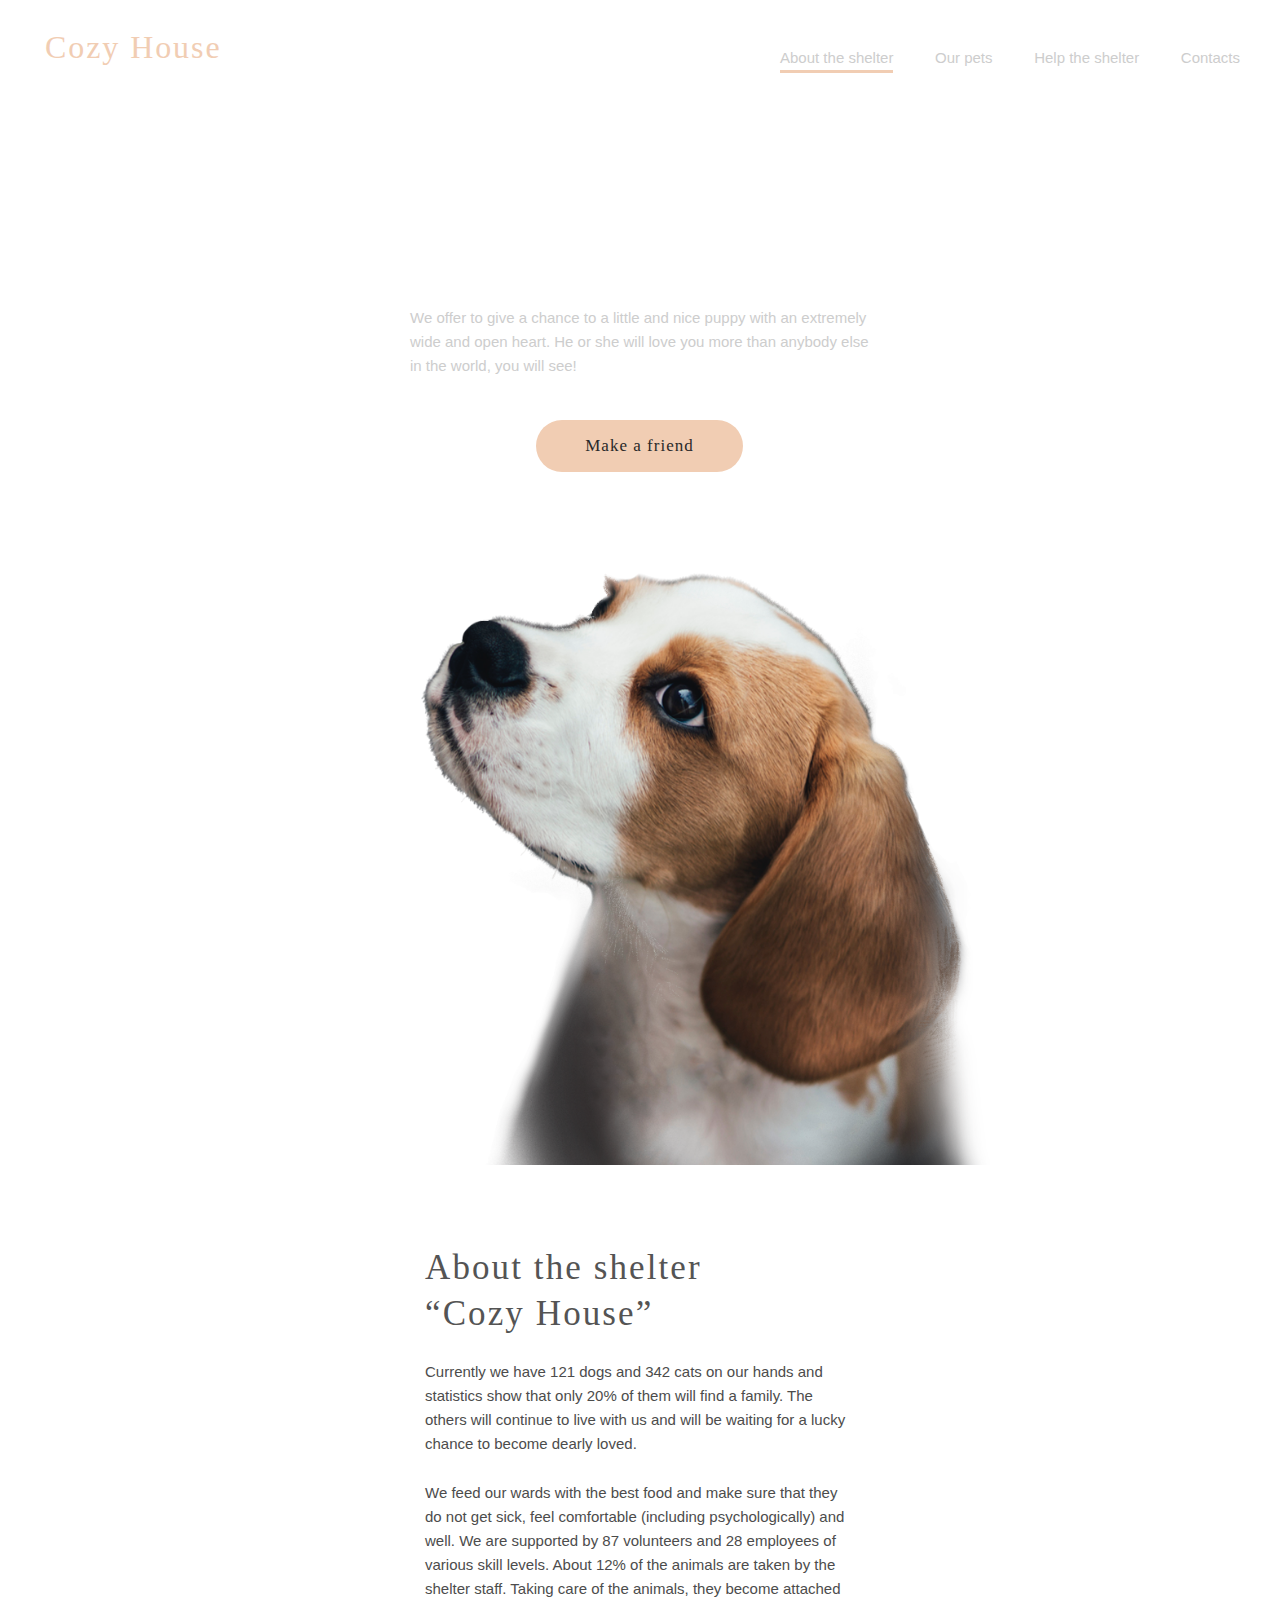
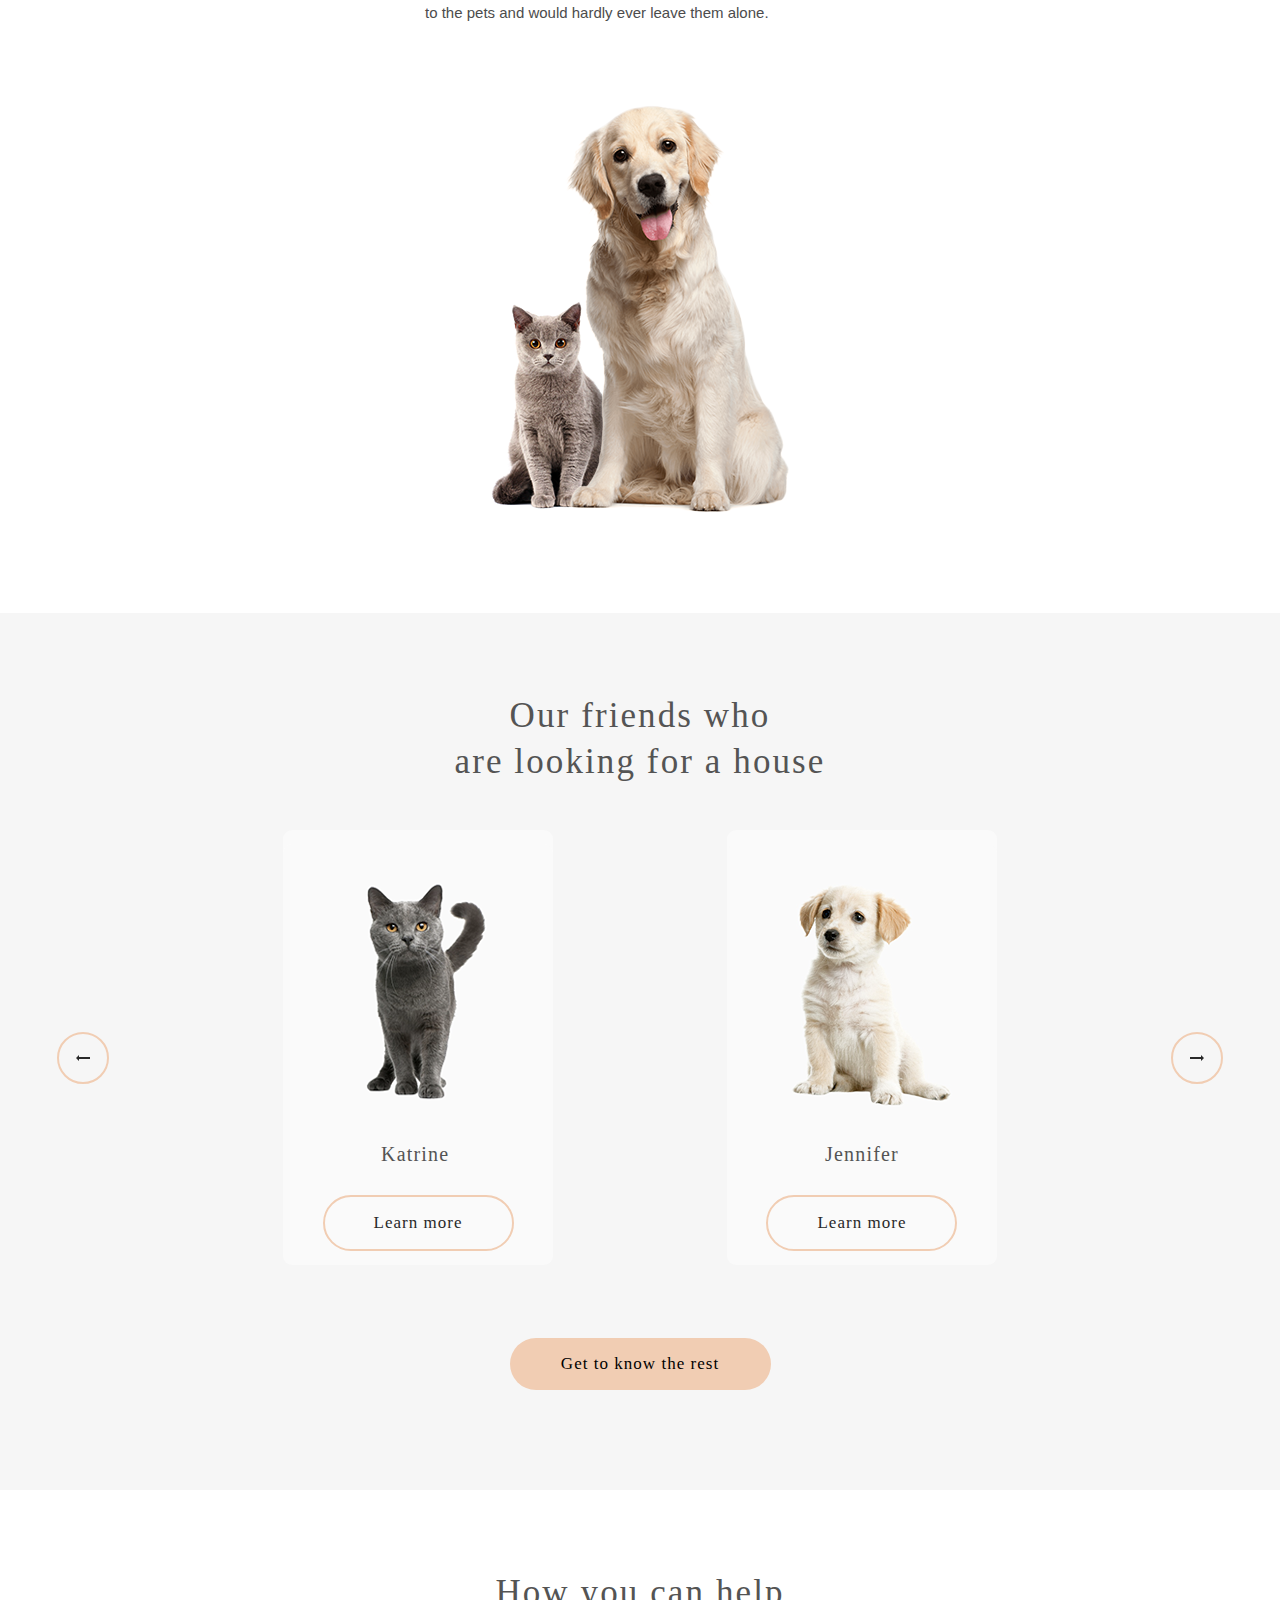
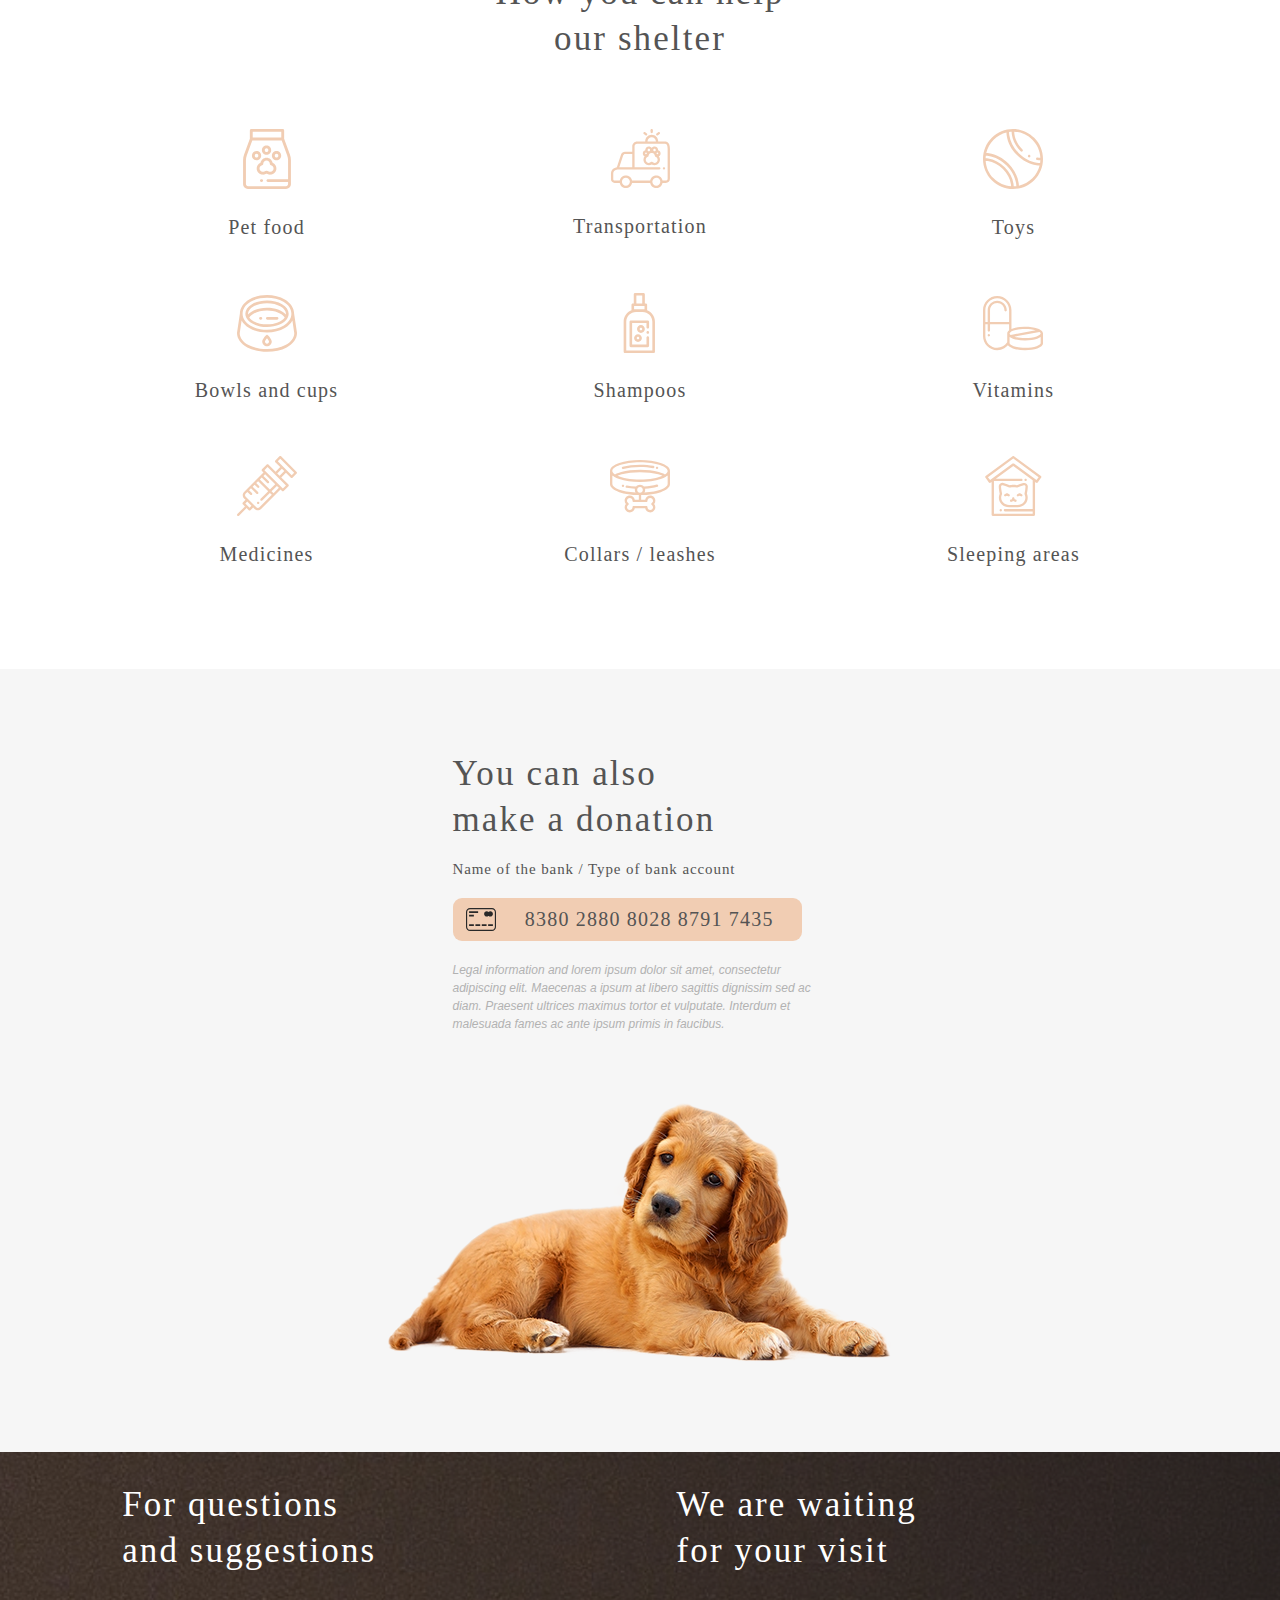
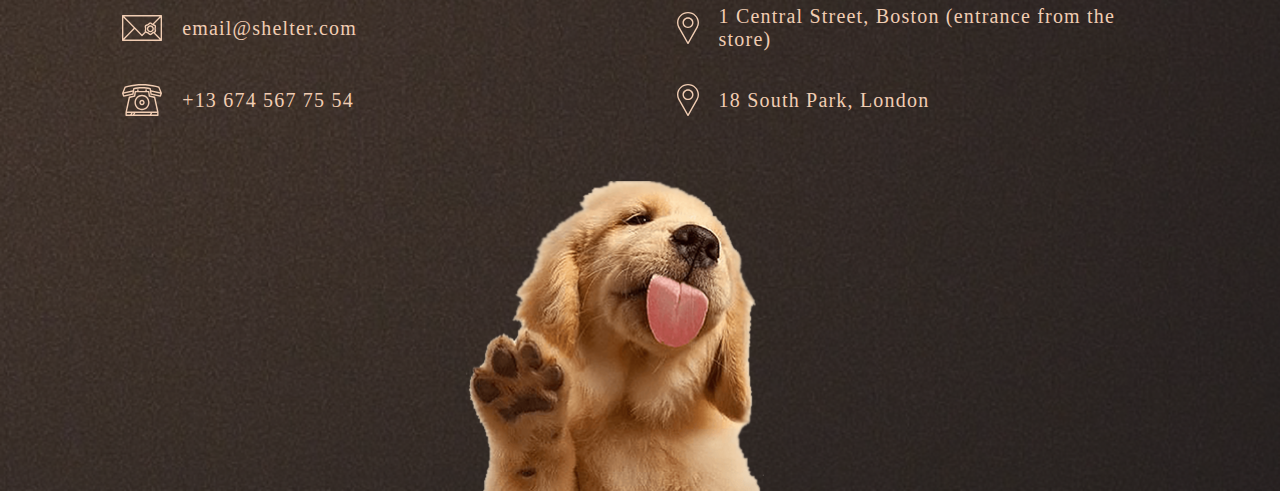
==== shelter/pages/main/index.html @ 9699f816 "fix" ====
<!DOCTYPE html>
<html lang="en">
<head>
    <meta charset="UTF-8">
    <meta http-equiv="X-UA-Compatible" content="IE=edge">
    <meta name="viewport" content="width=device-width, initial-scale=1.0">
    <title>Shelter</title>
    <link rel="stylesheet" href="normalize.css">
    <link rel="stylesheet" href="style.css">
</head>
<body>
    <div class="main">
        
        <section class="startScreen">
            <header>
                <a class="header_logo_href" href="#">
                    <div class="header_logo">
                        <h1 class="header_h1">Cozy House</h1>
                        <div class="header_logo_text">Shelter for pets in Boston</div>
                    </div>
                </a>
                <nav class="header_nav">
                    <ul>
                        <li class="linkActive"><a href="#">About the shelter</a></li>
                        <li><a href="../../pages/pets/index.html">Our pets</a></li>
                        <li><a href="#helpShelter">Help the shelter</a></li>
                        <li><a href="#contacts">Contacts</a></li>
                    </ul>
                </nav>
            </header>
            <div class="content">
                <div class="content_contentContainer">
                    <h2>Not only people need a house</h2>
                    <div class="content_contentContainer_text"> We offer to give a chance to a little and nice puppy with an extremely wide and open heart. He or she will love you more than anybody else in the world, you will see!</div>
                    <a href="#pets">
                        <button class="button content_contentContainer_button">
                            <div class="content_contentContainer_button_text">Make a friend</div> 
                        </button>
                    </a>  
                </div>
                <div class="content_puppy">

                </div>
            </div>
            
        </section>

        <section class="about">
            <div class="about_container">
                <div class="about_container_aboutPets"></div>
                <div class="about_container_content">
                    <h2 class="about_container_content_h2">About the shelter “Cozy House”</h2>
                    <div class="about_container_content_textarea">Currently we have 121 dogs and 342 cats on our hands and statistics show that only 20% of them will find a family. The others will continue to live with us and will be waiting for a lucky chance to become dearly loved. </div>
                    <div class="about_container_content_textarea"> We feed our wards with the best food and make sure that they do not get sick, feel comfortable (including psychologically) and well. We are supported by 87 volunteers and 28 employees of various skill levels. About 12% of the animals are taken by the shelter staff. Taking care of the animals, they become attached to the pets and would hardly ever leave them alone.</div>
                </div>
            </div>
        </section>

        <a name="pets"></a>
        <section class="pets">
            <div class="pets_container">
                <h2>Our friends who <br> are looking for a house</h2>
                <div class="pets_container_slider">
                    <div class="slider_button slider_button1">
                        <svg width="14" height="6" viewBox="0 0 14 6" fill="none" xmlns="http://www.w3.org/2000/svg">
                        <path d="M14 2V4H3V6L0 3L3 0V2H14Z" fill="#292929"/>
                        </svg>
                        </div> 
                    <div class="slider_card card1">
                        <div class="slider_card_image"><img src="../../assets/images/pets-katrine.png" alt="Katrine"></div>
                        <div class="slider_card_text">Katrine</div>
                        <div class="slider_card_button">Learn more</div>
                    </div>
                    <div class="slider_card card2">
                        <div class="slider_card_image"><img src="../../assets/images/pets-jennifer.png" alt="Jennifer"></div>
                        <div class="slider_card_text">Jennifer</div>
                        <div class="slider_card_button">Learn more</div>
                    </div>
                    <div class="slider_card card3">
                        <div class="slider_card_image"><img src="../../assets/images/pets-woody.png" alt="Woody"></div>
                        <div class="slider_card_text">Woody</div>
                        <div class="slider_card_button">Learn more</div>
                    </div>
                    <div class="slider_button slider_button2">
                        <svg width="14" height="6" viewBox="0 0 14 6" fill="none" xmlns="http://www.w3.org/2000/svg">
                        <path d="M0 4V2L11 2V0L14 3L11 6V4L0 4Z" fill="#292929"/>
                        </svg>
                         </div> 
                </div>
                <a href="../pets/index.html">
                    <button class="pets_container_button">
                        Get to know the rest
                    </button>
                </a>               
            </div>
        </section>

        <a name="helpShelter"></a>
        <section class="help">
            <div class="help_content">
                <h2>How you can help
                    <br> our shelter</h2>
                    <div class="help_list">
                        <div class="help_list_item1"><img src="../../assets/images/icon-pet-food.svg" alt="pet_food" width="60" height="60"> <h4>Pet food</h4></div>
                        <div class="help_list_item2"><img src="../../assets/images/icon-transportation.svg" alt="Transportation" width="60" height="60"> <h4>Transportation</h4></div>
                        <div class="help_list_item3"><img src="../../assets/images/icon-toys.svg" alt="toys" width="60" height="60"> <h4>Toys</h4></div>
                        <div class="help_list_item4"><img src="../../assets/images/icon-bowls-and-cups.svg" alt="Transportation" width="60" height="60"> <h4>Bowls and cups</h4></div>
                        <div class="help_list_item5"><img src="../../assets/images/icon-shampoos.svg" alt="Transportation" width="60" height="60"> <h4>Shampoos</h4></div>
                        <!---------------------------------------------ROW2_-------------------------------------------------------------------------------------------------------->
                        <div class="help_list_item6"><img src="../../assets/images/icon-vitamins.svg" alt="Transportation" width="60" height="60"> <h4>Vitamins</h4></div>
                        <div class="help_list_item7"><img src="../../assets/images/icon-medicines.svg" alt="Transportation" width="60" height="60"> <h4>Medicines</h4></div>
                        <div class="help_list_item8"><img src="../../assets/images/icon-collars-leashes.svg" alt="Transportation" width="60" height="60"> <h4>Collars / leashes</h4></div>
                        <div class="help_list_item9"><img src="../../assets/images/icon-sleeping-area.svg" alt="Transportation" width="60" height="60"> <h4>Sleeping areas</h4></div>              
                    </div>
                </div>  
        </section>

        
        <section class="donation">
            <div class="donation_content">
                <div class="donation_content_item1">
                </div>
                <div class="donation_content_item2">
                    <div class="divh2">You can also <br>  make a donation</div>
                    <div class="donation_content_item2_h5">Name of the bank / Type of bank account</div>
                    <button class="donation_content_button"><div class="donation_content_item2_card"></div><div class="donation_content_item2_number">8380 2880 8028 8791 7435</div></button>
                    <div class="donation_content_text">Legal information and lorem ipsum dolor sit amet, consectetur adipiscing elit. Maecenas a ipsum at libero sagittis dignissim sed ac diam. Praesent ultrices maximus tortor et vulputate. Interdum et malesuada fames ac ante ipsum primis in faucibus.</div>
                </div>
            </div>
        </section>
        <a name="contacts"></a>
        <footer  class="footer">
            <div class="footer_content">
                <div class="footer_contacts">
                    <div class="footer_contacts_text">For questions and suggestions</div>
                    <a href="mailto:email@shelter.com" class="footer_contacts_mail">
                        <img src="../../assets/images/icon-email.svg" alt="mail"> 
                        <div class="footer_contacts_mail_text">email@shelter.com</div> 
                    </a>
                    <a href="tel:+136745677554" class="footer_telephone">
                        <img src="../../assets/images/icon-phone.svg" alt="phone">
                        <div class="footer_telephone_number">+13 674 567 75 54</div>
                    </a>
                </div>
                <div class="footer_location">
                    <div class="footer_contacts_text">We are waiting for your visit</div>
                    <a  href="http://maps.google.com/?q=1 Central Street, Boston" class="footer_location_adress">
                        <img src="../../assets/images/icon-marker.svg" alt="adress"> 
                        <div class="footer_contacts_text_adress">1 Central Street, Boston (entrance from the store)</div> 
                    </a>
                    <a href="http://maps.google.com/?q=18 South Park, London" class="footer_location_adress">
                        <img src="../../assets/images/icon-marker.svg" alt="adress"> 
                        <div class="footer_contacts_text_adress">18 South Park, London </div> 
                    </a>
                </div>
                <div class="footer_puppy"></div>
            </div>
        </footer>

    </div>

    
    
</body>
</html>
---- shelter/pages/main/style.css ----
@charset "UTF-8";
/*---------------------------About-------------------------------------------------*/
.about {
  display: -webkit-box;
  display: -ms-flexbox;
  display: flex;
  width: 1280px;
  height: 588px;
  background-color: white;
}

.about_container {
  display: -webkit-box;
  display: -ms-flexbox;
  display: flex;
  -webkit-box-orient: horizontal;
  -webkit-box-direction: normal;
      -ms-flex-direction: row;
          flex-direction: row;
  -webkit-box-align: center;
      -ms-flex-align: center;
          align-items: center;
  width: 1200px;
  height: 408px;
  margin: 80px 40px;
}

.about_container_aboutPets {
  -webkit-box-ordinal-group: 3;
      -ms-flex-order: 2;
          order: 2;
  width: 300px;
  height: 408px;
  margin-left: 175px;
  background-image: url(../../assets/images/about-pets.png);
  background-repeat: no-repeat;
  background-size: cover;
  overflow: hidden;
}

.about_container_content {
  -webkit-box-ordinal-group: 2;
      -ms-flex-order: 1;
          order: 1;
  display: -webkit-box;
  display: -ms-flexbox;
  display: flex;
  -webkit-box-orient: vertical;
  -webkit-box-direction: normal;
      -ms-flex-direction: column;
          flex-direction: column;
  -webkit-box-pack: justify;
      -ms-flex-pack: justify;
          justify-content: space-between;
  margin: 0 120px;
  width: 430px;
  height: 380px;
}

.about_container_content .about_container_content_h2 {
  margin: 0 0;
  padding: 0 0;
  color: #545454;
  width: 370px;
  height: 90px;
  font-family: 'Georgia';
  font-style: normal;
  font-weight: 400;
  font-size: 35px;
  line-height: 130%;
  letter-spacing: 0.06em;
}

.about_container_content .about_container_content_textarea {
  width: 430px;
  color: #4C4C4C;
  font-family: 'Arial';
  font-style: normal;
  font-weight: 400;
  font-size: 15px;
  line-height: 160%;
}

.pets {
  width: 1280px;
  height: 877px;
  display: -webkit-box;
  display: -ms-flexbox;
  display: flex;
  -webkit-box-orient: horizontal;
  -webkit-box-direction: normal;
      -ms-flex-direction: row;
          flex-direction: row;
  background-color: #F6F6F6;
  -webkit-box-pack: center;
      -ms-flex-pack: center;
          justify-content: center;
}

.pets_container {
  margin-top: 80px;
  display: -webkit-box;
  display: -ms-flexbox;
  display: flex;
  -webkit-box-orient: vertical;
  -webkit-box-direction: normal;
      -ms-flex-direction: column;
          flex-direction: column;
  -webkit-box-pack: justify;
      -ms-flex-pack: justify;
          justify-content: space-between;
  -webkit-box-align: center;
      -ms-flex-align: center;
          align-items: center;
  width: 1200px;
  height: 697px;
}

.pets_container h2 {
  margin-top: 0px;
  padding: 0 0;
  width: 400px;
  height: 90px;
  text-align: center;
  letter-spacing: 0.06em;
  color: #545454;
  font-family: 'Georgia';
  font-style: normal;
  font-weight: 400;
  font-size: 35px;
  line-height: 130%;
}

.pets_container_button {
  width: 261px;
  height: 52px;
  text-align: center;
  border-radius: 100px;
  font-family: 'Georgia';
  font-style: normal;
  font-weight: 400;
  font-size: 17px;
  line-height: 130%;
  letter-spacing: 0.06em;
}

.pets_container_slider {
  margin-bottom: 55px;
  padding: 0 0;
  display: -webkit-box;
  display: -ms-flexbox;
  display: flex;
  -webkit-box-orient: horizontal;
  -webkit-box-direction: normal;
      -ms-flex-direction: row;
          flex-direction: row;
  -webkit-box-pack: justify;
      -ms-flex-pack: justify;
          justify-content: space-between;
  width: 1200px;
  height: 435px;
}

.slider_card {
  margin-left: 10px;
  margin-right: 10px;
  display: -webkit-box;
  display: -ms-flexbox;
  display: flex;
  -webkit-box-orient: vertical;
  -webkit-box-direction: normal;
      -ms-flex-direction: column;
          flex-direction: column;
  -ms-flex-pack: distribute;
      justify-content: space-around;
  -webkit-box-align: center;
      -ms-flex-align: center;
          align-items: center;
  width: 270px;
  height: 435px;
  background: #FAFAFA;
  border-radius: 9px;
}

.slider_card:hover {
  -webkit-box-shadow: 0px 2px 35px 14px rgba(13, 13, 13, 0.04);
          box-shadow: 0px 2px 35px 14px rgba(13, 13, 13, 0.04);
}

.card1 {
  margin-right: 45px;
}

.card3 {
  margin-left: 45px;
}

.slider_card_image {
  width: 270px;
  height: 270px;
  background-repeat: no-repeat;
  background-size: cover;
  overflow: hidden;
  border-radius: 9px 9px 0px 0px;
}

.slider_card_text {
  width: 74px;
  height: 23px;
  font-family: 'Georgia';
  font-style: normal;
  font-weight: 400;
  font-size: 20px;
  line-height: 23px;
  letter-spacing: 0.06em;
  color: #545454;
}

.slider_card_button {
  width: 187px;
  height: 52px;
  display: -webkit-box;
  display: -ms-flexbox;
  display: flex;
  -webkit-box-align: center;
      -ms-flex-align: center;
          align-items: center;
  -webkit-box-pack: center;
      -ms-flex-pack: center;
          justify-content: center;
  border: 2px solid #F1CDB3;
  text-align: center;
  color: #4C4C4C;
  border-radius: 100px;
  font-family: 'Georgia';
  font-style: normal;
  font-weight: 400;
  font-size: 17px;
  line-height: 130%;
  color: #292929;
  letter-spacing: 0.06em;
}

.slider_card:hover .slider_card_button {
  cursor: pointer;
  background-color: #FDDCC4;
  -webkit-transition: .25s ease-out;
  transition: .25s ease-out;
}

.slider_button {
  -ms-flex-item-align: center;
      align-self: center;
  display: -webkit-box;
  display: -ms-flexbox;
  display: flex;
  -webkit-box-align: center;
      -ms-flex-align: center;
          align-items: center;
  -webkit-box-pack: center;
      -ms-flex-pack: center;
          justify-content: center;
  width: 52px;
  height: 52px;
  border: 2px solid #F1CDB3;
  border-radius: 100%;
  -webkit-box-sizing: border-box;
          box-sizing: border-box;
  margin-bottom: -20px;
}

.slider_button:hover {
  cursor: pointer;
  background-color: #F1CDB3;
  -webkit-transition: 0.3s ease-out;
  transition: 0.3s ease-out;
}

@media (max-width: 1280px) {
  .about {
    display: -webkit-box;
    display: -ms-flexbox;
    display: flex;
    -webkit-box-orient: vertical;
    -webkit-box-direction: normal;
        -ms-flex-direction: column;
            flex-direction: column;
    width: 100%;
    height: 1048px;
  }
  .about_container {
    display: -webkit-box;
    display: -ms-flexbox;
    display: flex;
    -webkit-box-orient: vertical;
    -webkit-box-direction: normal;
        -ms-flex-direction: column;
            flex-direction: column;
    -webkit-box-pack: justify;
        -ms-flex-pack: justify;
            justify-content: space-between;
    -webkit-box-align: center;
        -ms-flex-align: center;
            align-items: center;
    -ms-flex-item-align: center;
        align-self: center;
    width: 57%;
    height: 868px;
  }
  .about_container_aboutPets {
    width: 300px;
    height: 408px;
    margin-left: 0px;
  }
  .pets {
    width: 100%;
    height: 877px;
  }
  .pets_container {
    width: 99%;
    height: 697px;
  }
  .pets_container_slider {
    height: 435px;
    width: 92%;
  }
  .pets_container_slider .card1 {
    margin-right: 0px;
  }
  .pets_container_slider .card3 {
    display: none;
  }
}

@media (max-width: 767px) {
  .about {
    display: -webkit-box;
    display: -ms-flexbox;
    display: flex;
    -webkit-box-orient: vertical;
    -webkit-box-direction: normal;
        -ms-flex-direction: column;
            flex-direction: column;
    width: 100%;
    height: 974px;
  }
  .about_container {
    display: -webkit-box;
    display: -ms-flexbox;
    display: flex;
    -webkit-box-orient: vertical;
    -webkit-box-direction: normal;
        -ms-flex-direction: column;
            flex-direction: column;
    -webkit-box-pack: justify;
        -ms-flex-pack: justify;
            justify-content: space-between;
    -webkit-box-align: center;
        -ms-flex-align: center;
            align-items: center;
    -ms-flex-item-align: center;
        align-self: center;
    width: 90%;
    height: 890px;
  }
  .about_container_content {
    margin-top: -40px;
    -webkit-box-ordinal-group: 2;
        -ms-flex-order: 1;
            order: 1;
    display: -webkit-box;
    display: -ms-flexbox;
    display: flex;
    -webkit-box-orient: vertical;
    -webkit-box-direction: normal;
        -ms-flex-direction: column;
            flex-direction: column;
    -webkit-box-pack: justify;
        -ms-flex-pack: justify;
            justify-content: space-between;
    width: 100%;
    height: 494px;
  }
  .about_container_content .about_container_content_h2 {
    margin-top: 0px;
    width: 270px;
    height: 64px;
    -ms-flex-item-align: center;
        -ms-grid-row-align: center;
        align-self: center;
    text-align: center;
    font-family: 'Georgia';
    font-style: normal;
    font-weight: 400;
    font-size: 25px;
    line-height: 130%;
    letter-spacing: 0.06em;
  }
  .about_container_content .about_container_content_textarea {
    -ms-flex-item-align: center;
        -ms-grid-row-align: center;
        align-self: center;
    text-align: justify;
    width: 270px;
    color: #4C4C4C;
    font-family: 'Arial';
    font-style: normal;
    font-weight: 400;
    font-size: 15px;
    line-height: 160%;
  }
  .about_container_aboutPets {
    margin-top: 40px;
    width: 260px;
    height: 350px;
    justify-self: flex-end;
    margin-left: 0px;
  }
  .pets {
    width: 100%;
    height: 791px;
  }
  .pets_container {
    width: 99%;
    height: 707px;
    -ms-flex-item-align: center;
        -ms-grid-row-align: center;
        align-self: center;
    -webkit-box-orient: vertical;
    -webkit-box-direction: normal;
        -ms-flex-direction: column;
            flex-direction: column;
    -webkit-box-align: center;
        -ms-flex-align: center;
            align-items: center;
    -webkit-box-pack: justify;
        -ms-flex-pack: justify;
            justify-content: space-between;
    margin-top: 0px;
  }
  .pets_container h2 {
    margin-top: 0px;
    width: 300px;
    height: 64px;
    -ms-flex-item-align: center;
        -ms-grid-row-align: center;
        align-self: center;
    text-align: center;
    font-family: 'Georgia';
    font-style: normal;
    font-weight: 400;
    font-size: 25px;
    line-height: 130%;
    letter-spacing: 0.06em;
  }
  .pets_container_slider {
    height: 507px;
    width: 270px;
    -ms-flex-wrap: wrap;
        flex-wrap: wrap;
  }
  .pets_container_slider .card1 {
    -webkit-box-ordinal-group: 2;
        -ms-flex-order: 1;
            order: 1;
    -ms-flex-item-align: center;
        -ms-grid-row-align: center;
        align-self: center;
    -ms-grid-column-align: center;
        justify-self: center;
    margin-right: 0px;
    width: 270px;
    height: 435px;
    margin: -20px 0;
  }
  .pets_container_slider .slider_button1 {
    margin-left: 42px;
    margin-bottom: -42px;
    -webkit-box-ordinal-group: 3;
        -ms-flex-order: 2;
            order: 2;
  }
  .pets_container_slider .slider_button2 {
    margin-right: 42px;
    margin-bottom: -42px;
    -webkit-box-ordinal-group: 4;
        -ms-flex-order: 3;
            order: 3;
  }
  .pets_container_slider .card2 {
    display: none;
  }
  .pets_container_slider .card3 {
    display: none;
  }
}

/*-------------------Help----------------------------*/
.help {
  width: 1280px;
  height: 611px;
  background-color: white;
}

.help_content {
  margin: 80px 40px;
  display: -webkit-box;
  display: -ms-flexbox;
  display: flex;
  -webkit-box-orient: vertical;
  -webkit-box-direction: normal;
      -ms-flex-direction: column;
          flex-direction: column;
  -webkit-box-align: center;
      -ms-flex-align: center;
          align-items: center;
  -ms-flex-pack: distribute;
      justify-content: space-around;
  width: 1200px;
  height: 431px;
}

.help_content h2 {
  margin-top: -10px;
  text-align: center;
  padding: 0 0;
  width: 400px;
  height: 90px;
  letter-spacing: 0.06em;
  color: #545454;
  font-family: 'Georgia';
  font-style: normal;
  font-weight: 400;
  font-size: 35px;
  line-height: 130%;
}

.help_list {
  margin-top: 14px;
  display: -webkit-box;
  display: -ms-flexbox;
  display: flex;
  -webkit-box-orient: horizontal;
  -webkit-box-direction: normal;
      -ms-flex-direction: row;
          flex-direction: row;
  -webkit-box-pack: center;
      -ms-flex-pack: center;
          justify-content: center;
  -ms-flex-line-pack: justify;
      align-content: space-between;
  -ms-flex-wrap: wrap;
      flex-wrap: wrap;
  width: 86%;
  height: 281px;
}

.help_list_item1 {
  width: 84px;
  margin-top: 10px;
  margin-right: 110px;
  height: 113px;
  display: -webkit-box;
  display: -ms-flexbox;
  display: flex;
  -webkit-box-orient: vertical;
  -webkit-box-direction: normal;
      -ms-flex-direction: column;
          flex-direction: column;
  -webkit-box-align: center;
      -ms-flex-align: center;
          align-items: center;
  -webkit-box-pack: justify;
      -ms-flex-pack: justify;
          justify-content: space-between;
  overflow: hidden;
}

.help_list_item1 h4 {
  width: auto;
  height: 23px;
  text-align: left;
}

.help_list_item2 {
  margin-right: 110px;
  margin-top: 10px;
  width: 150px;
  height: 113px;
  display: -webkit-box;
  display: -ms-flexbox;
  display: flex;
  -webkit-box-orient: vertical;
  -webkit-box-direction: normal;
      -ms-flex-direction: column;
          flex-direction: column;
  -webkit-box-align: center;
      -ms-flex-align: center;
          align-items: center;
  -webkit-box-pack: justify;
      -ms-flex-pack: justify;
          justify-content: space-between;
  overflow: hidden;
}

.help_list_item2 h4 {
  width: 150px;
  height: 23px;
  text-align: center;
}

.help_list_item3 {
  margin-right: 120px;
  margin-top: 10px;
  width: 60px;
  height: 113px;
  display: -webkit-box;
  display: -ms-flexbox;
  display: flex;
  -webkit-box-orient: vertical;
  -webkit-box-direction: normal;
      -ms-flex-direction: column;
          flex-direction: column;
  -webkit-box-align: center;
      -ms-flex-align: center;
          align-items: center;
  -webkit-box-pack: justify;
      -ms-flex-pack: justify;
          justify-content: space-between;
  overflow: hidden;
  margin-left: -0px;
}

.help_list_item3 h4 {
  width: 150px;
  height: 23px;
  text-align: center;
}

.help_list_item4 {
  margin-right: 120px;
  margin-top: 10px;
  width: 153px;
  height: 113px;
  display: -webkit-box;
  display: -ms-flexbox;
  display: flex;
  -webkit-box-orient: vertical;
  -webkit-box-direction: normal;
      -ms-flex-direction: column;
          flex-direction: column;
  -webkit-box-align: center;
      -ms-flex-align: center;
          align-items: center;
  -webkit-box-pack: justify;
      -ms-flex-pack: justify;
          justify-content: space-between;
  overflow: hidden;
}

.help_list_item4 h4 {
  width: 155px;
  height: 23px;
  text-align: center;
}

.help_list_item5 {
  width: 101px;
  height: 113px;
  margin-top: 10px;
  display: -webkit-box;
  display: -ms-flexbox;
  display: flex;
  -webkit-box-orient: vertical;
  -webkit-box-direction: normal;
      -ms-flex-direction: column;
          flex-direction: column;
  -webkit-box-align: center;
      -ms-flex-align: center;
          align-items: center;
  -webkit-box-pack: justify;
      -ms-flex-pack: justify;
          justify-content: space-between;
  overflow: hidden;
}

.help_list_item5 h4 {
  width: 101px;
  height: 23px;
  text-align: center;
}

.help_list_item6 {
  width: 90px;
  height: 110px;
  margin-right: 110px;
  margin-left: 25px;
  margin-top: 55px;
  display: -webkit-box;
  display: -ms-flexbox;
  display: flex;
  -webkit-box-orient: vertical;
  -webkit-box-direction: normal;
      -ms-flex-direction: column;
          flex-direction: column;
  -webkit-box-align: center;
      -ms-flex-align: center;
          align-items: center;
  -webkit-box-pack: justify;
      -ms-flex-pack: justify;
          justify-content: space-between;
  overflow: hidden;
}

.help_list_item6 h4 {
  width: 90px;
  height: 23px;
  text-align: center;
}

.help_list_item7 {
  width: 117px;
  height: 113px;
  margin-top: 55px;
  margin-right: 120px;
  display: -webkit-box;
  display: -ms-flexbox;
  display: flex;
  -webkit-box-orient: vertical;
  -webkit-box-direction: normal;
      -ms-flex-direction: column;
          flex-direction: column;
  -webkit-box-align: center;
      -ms-flex-align: center;
          align-items: center;
  -webkit-box-pack: justify;
      -ms-flex-pack: justify;
          justify-content: space-between;
  overflow: hidden;
}

.help_list_item7 h4 {
  width: 117px;
  height: 23px;
  text-align: center;
}

.help_list_item8 {
  width: 165px;
  height: 113px;
  margin-top: 55px;
  margin-right: 120px;
  display: -webkit-box;
  display: -ms-flexbox;
  display: flex;
  -webkit-box-orient: vertical;
  -webkit-box-direction: normal;
      -ms-flex-direction: column;
          flex-direction: column;
  -webkit-box-align: center;
      -ms-flex-align: center;
          align-items: center;
  -webkit-box-pack: justify;
      -ms-flex-pack: justify;
          justify-content: space-between;
  overflow: hidden;
}

.help_list_item8 h4 {
  width: 166px;
  height: 23px;
  text-align: center;
}

.help_list_item9 {
  width: 145px;
  height: 113px;
  margin-right: 30px;
  margin-top: 55px;
  display: -webkit-box;
  display: -ms-flexbox;
  display: flex;
  -webkit-box-orient: vertical;
  -webkit-box-direction: normal;
      -ms-flex-direction: column;
          flex-direction: column;
  -webkit-box-align: center;
      -ms-flex-align: center;
          align-items: center;
  -webkit-box-pack: justify;
      -ms-flex-pack: justify;
          justify-content: space-between;
  overflow: hidden;
}

.help_list_item9 h4 {
  width: 145px;
  height: 23px;
  text-align: center;
}

@media (max-width: 1280px) {
  .help {
    width: 100%;
    height: 779px;
    display: -webkit-box;
    display: -ms-flexbox;
    display: flex;
    -webkit-box-orient: vertical;
    -webkit-box-direction: normal;
        -ms-flex-direction: column;
            flex-direction: column;
    -webkit-box-align: center;
        -ms-flex-align: center;
            align-items: center;
  }
  .help_content {
    height: 599px;
    width: 82%;
  }
  .help_content h2 {
    margin-top: 0px;
  }
  .help_list {
    -ms-flex-item-align: center;
        -ms-grid-row-align: center;
        align-self: center;
    margin-top: 40px;
    width: 110%;
    height: 450px;
  }
  .help_list_item1, .help_list_item2, .help_list_item3, .help_list_item4, .help_list_item5, .help_list_item6, .help_list_item7, .help_list_item8, .help_list_item9 {
    margin: 0 2px;
    width: 32%;
  }
}

@media (max-width: 767px) {
  .help {
    width: 100%;
    height: 745px;
    display: -webkit-box;
    display: -ms-flexbox;
    display: flex;
    -webkit-box-orient: vertical;
    -webkit-box-direction: normal;
        -ms-flex-direction: column;
            flex-direction: column;
    -webkit-box-align: center;
        -ms-flex-align: center;
            align-items: center;
  }
  .help_content {
    height: 599px;
    width: 82%;
  }
  .help_content h2 {
    position: relative;
    top: -15px;
    width: 270px;
    height: 64px;
    -ms-flex-item-align: center;
        -ms-grid-row-align: center;
        align-self: center;
    font-family: 'Georgia';
    font-style: normal;
    font-weight: 400;
    font-size: 25px;
    line-height: 130%;
    margin-top: 0px;
  }
  .help_list {
    -ms-flex-item-align: center;
        -ms-grid-row-align: center;
        align-self: center;
    -webkit-box-pack: justify;
        -ms-flex-pack: justify;
            justify-content: space-between;
    margin-top: 0px;
    width: 100%;
    height: 555px;
  }
  .help_list_item1, .help_list_item2, .help_list_item3, .help_list_item4, .help_list_item5, .help_list_item6, .help_list_item7, .help_list_item8, .help_list_item9 {
    width: 42%;
    overflow: visible;
  }
  .help_list_item1 h4, .help_list_item2 h4, .help_list_item3 h4, .help_list_item4 h4, .help_list_item5 h4, .help_list_item6 h4, .help_list_item7 h4, .help_list_item8 h4, .help_list_item9 h4 {
    font-family: 'Georgia';
    font-style: normal;
    font-weight: 400;
    font-size: 15px;
    line-height: 110%;
  }
  .help_list_item1 img, .help_list_item2 img, .help_list_item3 img, .help_list_item4 img, .help_list_item5 img, .help_list_item6 img, .help_list_item7 img, .help_list_item8 img, .help_list_item9 img {
    width: 50px;
  }
}

/*------------------------Donation----------------------------*/
.donation {
  width: 100%;
  height: 462px;
  background-color: #F6F6F6;
  display: -webkit-box;
  display: -ms-flexbox;
  display: flex;
  -webkit-box-align: center;
      -ms-flex-align: center;
          align-items: center;
  -webkit-box-pack: center;
      -ms-flex-pack: center;
          justify-content: center;
}

.donation_content {
  width: 72%;
  height: 282px;
  display: -webkit-box;
  display: -ms-flexbox;
  display: flex;
  -webkit-box-orient: horizontal;
  -webkit-box-direction: normal;
      -ms-flex-direction: row;
          flex-direction: row;
  -ms-flex-pack: distribute;
      justify-content: space-around;
  -webkit-box-align: center;
      -ms-flex-align: center;
          align-items: center;
}

.donation_content_item1 {
  margin-bottom: 15px;
  position: relative;
  width: 55%;
  height: 262px;
  background-image: url(../../assets/images/donation-dog.png);
  background-repeat: no-repeat;
  background-size: auto;
  overflow: hidden;
  -webkit-box-sizing: border-box;
          box-sizing: border-box;
}

.donation_content_item2 {
  position: relative;
  width: 42%;
  height: 282px;
  display: -webkit-box;
  display: -ms-flexbox;
  display: flex;
  -webkit-box-orient: vertical;
  -webkit-box-direction: normal;
      -ms-flex-direction: column;
          flex-direction: column;
}

.donation_content_item2 .divh2 {
  margin-top: -10px;
  margin-left: 10px;
  text-align: left;
  padding: 0 0;
  width: 300px;
  height: 90px;
  letter-spacing: 0.06em;
  color: #545454;
  font-family: 'Georgia';
  font-style: normal;
  font-weight: 400;
  font-size: 35px;
  line-height: 130%;
}

.donation_content_item2 .donation_content_item2_h5 {
  margin-top: 20px;
  margin-left: 10px;
  width: 317px;
  height: 17px;
  font-family: 'Georgia';
  font-style: normal;
  font-weight: 400;
  font-size: 15px;
  line-height: 110%;
  letter-spacing: 0.06em;
  color: #545454;
}

.donation_content_item2 .donation_content_button {
  margin-top: 20px;
  margin-left: 10px;
  display: -webkit-box;
  display: -ms-flexbox;
  display: flex;
  -ms-flex-pack: distribute;
      justify-content: space-around;
  -webkit-box-align: center;
      -ms-flex-align: center;
          align-items: center;
  width: 349px;
  height: 43px;
  border-radius: 9px;
  -ms-flex-item-align: start;
      align-self: flex-start;
}

.donation_content_item2 .donation_content_text {
  margin-top: 20px;
  margin-left: 10px;
  width: 95%;
  height: 72px;
  font-family: 'Arial';
  font-style: italic;
  font-weight: 400;
  font-size: 12px;
  line-height: 18px;
  color: #B2B2B2;
}

.donation_content_item2 .donation_content_item2_card {
  width: 30px;
  height: 23px;
  background-image: url(../../assets/images/credit-card.svg);
}

.donation_content_item2 .donation_content_item2_number {
  width: 278px;
  height: 23px;
  font-family: 'Georgia';
  font-style: normal;
  font-weight: 400;
  font-size: 20px;
  line-height: 115%;
  letter-spacing: 0.06em;
  color: #545454;
}

@media (max-width: 1280px) {
  .donation {
    height: 783px;
    width: 100%;
  }
  .donation_content {
    -webkit-box-orient: vertical;
    -webkit-box-direction: normal;
        -ms-flex-direction: column;
            flex-direction: column;
    -ms-flex-pack: distribute;
        justify-content: space-around;
    -ms-flex-line-pack: center;
        align-content: center;
    height: 783px;
    width: 100%;
  }
  .donation_content_item1 {
    width: 505px;
    height: 261px;
    background-size: cover;
    margin-bottom: 60px;
    -webkit-box-ordinal-group: 3;
        -ms-flex-order: 2;
            order: 2;
  }
  .donation_content_item2 {
    width: 380px;
    height: 282px;
    margin-top: 63px;
    -webkit-box-ordinal-group: 2;
        -ms-flex-order: 1;
            order: 1;
    margin-right: 15px;
  }
}

@media (max-width: 767px) {
  .donation {
    height: 542px;
    width: 100%;
  }
  .donation_content {
    -webkit-box-orient: vertical;
    -webkit-box-direction: normal;
        -ms-flex-direction: column;
            flex-direction: column;
    -ms-flex-pack: distribute;
        justify-content: space-around;
    -ms-flex-line-pack: center;
        align-content: center;
    height: 543px;
    width: 100%;
  }
  .donation_content .donation_content_item2 {
    -ms-flex-item-align: center;
        -ms-grid-row-align: center;
        align-self: center;
    width: 300px;
    height: 281px;
    margin-top: 63px;
    -webkit-box-ordinal-group: 2;
        -ms-flex-order: 1;
            order: 1;
    margin-left: 13px;
  }
  .donation_content .donation_content_item2 .divh2 {
    margin-top: -25px;
    width: 300px;
    height: 64px;
    -ms-flex-item-align: center;
        -ms-grid-row-align: center;
        align-self: center;
    font-family: 'Georgia';
    font-style: normal;
    font-weight: 400;
    font-size: 25px;
    line-height: 130%;
    text-align: center;
  }
  .donation_content .donation_content_item2 .donation_content_item2_h5 {
    -ms-flex-item-align: center;
        -ms-grid-row-align: center;
        align-self: center;
    font-family: 'Georgia';
    font-style: normal;
    font-weight: 400;
    font-size: 15px;
    line-height: 160%;
  }
  .donation_content .donation_content_item2 .donation_content_text {
    width: 280px;
    text-align: justify;
  }
  .donation_content .donation_content_button {
    width: 281px;
    height: 43px;
    margin-top: 30px;
  }
  .donation_content .donation_content_button .donation_content_item2_number {
    width: 206px;
    height: 17px;
    -ms-flex-item-align: center;
        -ms-grid-row-align: center;
        align-self: center;
    font-family: 'Georgia';
    font-style: normal;
    font-weight: 400;
    font-size: 15px;
    line-height: 110%;
  }
  .donation_content .donation_content_button .donation_content_item2_card {
    width: 33px;
    height: 25px;
    background-size: cover;
    -ms-flex-item-align: center;
        -ms-grid-row-align: center;
        align-self: center;
    margin-left: 3px;
  }
  .donation_content_item1 {
    width: 260px;
    height: 135px;
    background-size: cover;
    margin-bottom: 33px;
    -webkit-box-ordinal-group: 3;
        -ms-flex-order: 2;
            order: 2;
  }
}

footer {
  width: 1280px;
  height: 350px;
  /* background-image: url(../../assets/images/footer-background.png);*/
  background: url(../../assets/images/footer-background.png), radial-gradient(110.67% 538.64% at 5.73% 50%, #513D2F 0%, #1A1A1C 100%), #211F20;
  background-size: cover;
  background-repeat: no-repeat;
  display: -webkit-box;
  display: -ms-flexbox;
  display: flex;
  -webkit-box-align: end;
      -ms-flex-align: end;
          align-items: flex-end;
  -webkit-box-pack: center;
      -ms-flex-pack: center;
          justify-content: center;
}

.footer_content {
  width: 94%;
  height: 310px;
  display: -webkit-box;
  display: -ms-flexbox;
  display: flex;
  -webkit-box-orient: horizontal;
  -webkit-box-direction: normal;
      -ms-flex-direction: row;
          flex-direction: row;
  -webkit-box-pack: justify;
      -ms-flex-pack: justify;
          justify-content: space-between;
}

.footer_contacts {
  margin-top: 16px;
  height: 234px;
  width: 23%;
  display: -webkit-box;
  display: -ms-flexbox;
  display: flex;
  -webkit-box-orient: vertical;
  -webkit-box-direction: normal;
      -ms-flex-direction: column;
          flex-direction: column;
  -webkit-box-pack: justify;
      -ms-flex-pack: justify;
          justify-content: space-between;
}

.footer_contacts .footer_contacts_text {
  width: 280px;
  height: 90px;
  font-family: 'Georgia';
  font-style: normal;
  font-weight: 400;
  font-size: 35px;
  line-height: 130%;
  letter-spacing: 0.06em;
  color: white;
}

.footer_contacts .footer_contacts_mail {
  display: -webkit-box;
  display: -ms-flexbox;
  display: flex;
  -webkit-box-orient: horizontal;
  -webkit-box-direction: normal;
      -ms-flex-direction: row;
          flex-direction: row;
  width: 251px;
  height: 32px;
  color: #F1CDB3;
  text-decoration: none;
}

.footer_contacts .footer_contacts_mail .footer_contacts_mail_text {
  -ms-flex-item-align: center;
      -ms-grid-row-align: center;
      align-self: center;
  margin-left: 20px;
  font-family: 'Georgia';
  font-style: normal;
  font-weight: 400;
  font-size: 20px;
  line-height: 115%;
  letter-spacing: 0.06em;
  color: #F1CDB3;
}

.footer_contacts .footer_telephone {
  display: -webkit-box;
  display: -ms-flexbox;
  display: flex;
  -webkit-box-orient: horizontal;
  -webkit-box-direction: normal;
      -ms-flex-direction: row;
          flex-direction: row;
  text-decoration: none;
}

.footer_contacts .footer_telephone .footer_telephone_number {
  -ms-flex-item-align: center;
      -ms-grid-row-align: center;
      align-self: center;
  margin-left: 20px;
  font-family: 'Georgia';
  font-style: normal;
  font-weight: 400;
  font-size: 20px;
  line-height: 115%;
  letter-spacing: 0.06em;
  color: #F1CDB3;
}

.footer_location {
  margin-top: 16px;
  height: 234px;
  width: 25%;
  display: -webkit-box;
  display: -ms-flexbox;
  display: flex;
  -webkit-box-orient: vertical;
  -webkit-box-direction: normal;
      -ms-flex-direction: column;
          flex-direction: column;
  -webkit-box-pack: justify;
      -ms-flex-pack: justify;
          justify-content: space-between;
}

.footer_location .footer_contacts_text {
  width: 270px;
  height: 90px;
  font-family: 'Georgia';
  font-style: normal;
  font-weight: 400;
  font-size: 35px;
  line-height: 130%;
  letter-spacing: 0.06em;
  color: white;
}

.footer_location .footer_location_adress {
  display: -webkit-box;
  display: -ms-flexbox;
  display: flex;
  -webkit-box-orient: horizontal;
  -webkit-box-direction: normal;
      -ms-flex-direction: row;
          flex-direction: row;
  text-decoration: none;
}

.footer_location .footer_location_adress .footer_contacts_text_adress {
  -ms-flex-item-align: center;
      -ms-grid-row-align: center;
      align-self: center;
  margin-left: 20px;
  font-family: 'Georgia';
  font-style: normal;
  font-weight: 400;
  font-size: 20px;
  line-height: 115%;
  letter-spacing: 0.06em;
  color: #F1CDB3;
}

.footer_puppy {
  margin-right: -10px;
  background-image: url(../../assets/images/footer-puppy.png);
  -webkit-box-sizing: border-box;
          box-sizing: border-box;
  background-repeat: no-repeat;
  overflow: hidden;
  width: 26%;
}

@media (max-width: 1280px) {
  .footer {
    width: 100%;
    height: 639px;
  }
  .footer_content {
    height: 639px;
    display: -webkit-box;
    display: -ms-flexbox;
    display: flex;
    -webkit-box-orient: horizontal;
    -webkit-box-direction: normal;
        -ms-flex-direction: row;
            flex-direction: row;
    -webkit-box-pack: center;
        -ms-flex-pack: center;
            justify-content: center;
    -ms-flex-wrap: wrap;
        flex-wrap: wrap;
    overflow: hidden;
  }
  .footer_puppy {
    margin-right: 50px;
    width: 300px;
    height: 310px;
    -ms-flex-item-align: end;
        align-self: flex-end;
  }
  .footer_contacts {
    justify-self: flex-end;
    margin-top: 30px;
    margin-right: 28px;
    width: 45%;
  }
  .footer_location {
    margin-top: 30px;
    margin-left: -15px;
    width: 40%;
  }
}

@media (max-width: 767px) {
  .footer {
    width: 100%;
    height: 809px;
  }
  .footer_content {
    width: 100%;
    height: 809px;
    display: -webkit-box;
    display: -ms-flexbox;
    display: flex;
    -webkit-box-orient: vertical;
    -webkit-box-direction: normal;
        -ms-flex-direction: column;
            flex-direction: column;
    -webkit-box-pack: justify;
        -ms-flex-pack: justify;
            justify-content: space-between;
    -ms-flex-line-pack: center;
        align-content: center;
    overflow: hidden;
  }
  .footer_puppy {
    background-size: cover;
    margin-right: 0px;
    width: 260px;
    height: 269px;
    justify-self: flex-end;
    -ms-flex-item-align: center;
        -ms-grid-row-align: center;
        align-self: center;
  }
  .footer_contacts {
    margin: 27px 0;
    width: 100%;
    height: 208px;
    display: -webkit-box;
    display: -ms-flexbox;
    display: flex;
    -ms-flex-line-pack: center;
        align-content: center;
    -webkit-box-align: center;
        -ms-flex-align: center;
            align-items: center;
  }
  .footer_contacts .footer_contacts_text {
    width: 260px;
    height: 64px;
    font-family: 'Georgia';
    font-style: normal;
    font-weight: 400;
    font-size: 25px;
    line-height: 130%;
    text-align: center;
  }
  .footer_location {
    margin: 0 0;
    width: 95%;
    height: 232px;
    display: -webkit-box;
    display: -ms-flexbox;
    display: flex;
    -webkit-box-orient: vertical;
    -webkit-box-direction: normal;
        -ms-flex-direction: column;
            flex-direction: column;
    -webkit-box-align: center;
        -ms-flex-align: center;
            align-items: center;
    -ms-flex-item-align: center;
        align-self: center;
    margin-top: -40px;
  }
  .footer_location .footer_contacts_text {
    margin: 15px 0;
    width: 240px;
    height: 64px;
    font-family: 'Georgia';
    font-style: normal;
    font-weight: 400;
    font-size: 25px;
    line-height: 130%;
    text-align: center;
  }
  .footer_location_adress {
    -ms-flex-item-align: start;
        align-self: flex-start;
  }
}

h4 {
  font-family: 'Georgia';
  font-style: normal;
  font-weight: 400;
  font-size: 20px;
  line-height: 115%;
  text-align: center;
  letter-spacing: 0.06em;
  color: #545454;
}

.main {
  margin: 0 auto;
  display: -webkit-box;
  display: -ms-flexbox;
  display: flex;
  -webkit-box-orient: vertical;
  -webkit-box-direction: normal;
      -ms-flex-direction: column;
          flex-direction: column;
  max-width: 1280px;
  -webkit-box-sizing: border-box;
          box-sizing: border-box;
}

button {
  background-color: #F1CDB3;
  outline: none;
  border: none;
}

button:hover {
  cursor: pointer;
  background-color: #FDDCC4;
}

.startScreen {
  -webkit-box-sizing: border-box;
          box-sizing: border-box;
  max-width: 1280px;
  height: 908px;
  background-image: url(../../assets/images/background-gradient.png);
  background-repeat: no-repeat;
  background-size: cover;
  display: -webkit-box;
  display: -ms-flexbox;
  display: flex;
  -webkit-box-orient: vertical;
  -webkit-box-direction: normal;
      -ms-flex-direction: column;
          flex-direction: column;
  -webkit-box-pack: justify;
      -ms-flex-pack: justify;
          justify-content: space-between;
  overflow: hidden;
}

header {
  display: -webkit-box;
  display: -ms-flexbox;
  display: flex;
  -webkit-box-pack: justify;
      -ms-flex-pack: justify;
          justify-content: space-between;
  margin: 0 auto;
  margin-top: 60px;
  width: 94%;
  height: 60px;
}

header a {
  text-decoration: none;
  color: #CDCDCD;
}

header a:hover {
  color: #FDDCC4;
}

.header_logo {
  display: -webkit-box;
  display: -ms-flexbox;
  display: flex;
  -webkit-box-orient: vertical;
  -webkit-box-direction: normal;
      -ms-flex-direction: column;
          flex-direction: column;
  -webkit-box-pack: justify;
      -ms-flex-pack: justify;
          justify-content: space-between;
  width: 187px;
  height: 60px;
}

.header_logo h1 {
  margin: 0;
  padding: 0;
  width: 1280px;
  font-family: 'Georgia';
  font-style: normal;
  font-weight: 400;
  font-size: 32px;
  line-height: 110%;
  letter-spacing: 0.06em;
  color: #F1CDB3;
}

.header_logo .header_logo_text {
  font-family: 'Arial';
  font-style: normal;
  font-weight: 400;
  font-size: 13px;
  line-height: 15px;
  letter-spacing: 0.1em;
  margin-left: 4px;
  color: white;
}

.header_nav {
  width: 443px;
  height: 27px;
  margin-top: 16px;
}

.header_nav li {
  list-style-type: none;
  /* Убираем маркеры */
}

.header_nav ul {
  -webkit-box-pack: justify;
      -ms-flex-pack: justify;
          justify-content: space-between;
  display: -webkit-box;
  display: -ms-flexbox;
  display: flex;
  -ms-flex-item-align: center;
      align-self: center;
  -webkit-box-orient: horizontal;
  -webkit-box-direction: normal;
      -ms-flex-direction: row;
          flex-direction: row;
  font-family: 'Arial';
  font-style: normal;
  font-weight: 400;
  font-size: 15px;
  line-height: 160%;
  margin: 0px 0px;
  color: #CDCDCD;
  padding-left: 0;
}

.linkActive {
  border-bottom: 3px solid #F1CDB3;
}

.content {
  position: relative;
  width: 94%;
  height: 728px;
  margin-left: 40px;
  display: -webkit-box;
  display: -ms-flexbox;
  display: flex;
  -webkit-box-orient: horizontal;
  -webkit-box-direction: normal;
      -ms-flex-direction: row;
          flex-direction: row;
  -webkit-box-pack: justify;
      -ms-flex-pack: justify;
          justify-content: space-between;
  overflow: hidden;
}

.content_contentContainer {
  width: 460px;
  height: 322px;
  margin-top: 163px;
  display: -webkit-box;
  display: -ms-flexbox;
  display: flex;
  -webkit-box-orient: vertical;
  -webkit-box-direction: normal;
      -ms-flex-direction: column;
          flex-direction: column;
  -webkit-box-pack: justify;
      -ms-flex-pack: justify;
          justify-content: space-between;
}

.content_contentContainer h2 {
  width: 310px;
  height: 114px;
  margin: 0 0;
  padding: 0 0;
  font-family: 'Georgia';
  font-style: normal;
  font-weight: 400;
  font-size: 44px;
  line-height: 130%;
  color: white;
  text-align: left;
}

.content_contentContainer .content_contentContainer_text {
  width: 460px;
  height: 72px;
  /* paragraph-l */
  font-family: 'Arial';
  font-style: normal;
  font-weight: 400;
  font-size: 15px;
  line-height: 160%;
  color: #CDCDCD;
}

.content_contentContainer .content_contentContainer_button {
  width: 207px;
  height: 52px;
  border-radius: 100px;
  display: -webkit-box;
  display: -ms-flexbox;
  display: flex;
  -webkit-box-orient: vertical;
  -webkit-box-direction: normal;
      -ms-flex-direction: column;
          flex-direction: column;
  -webkit-box-pack: center;
      -ms-flex-pack: center;
          justify-content: center;
  -webkit-box-align: center;
      -ms-flex-align: center;
          align-items: center;
}

.content_contentContainer .content_contentContainer_button .content_contentContainer_button_text {
  font-family: 'Georgia';
  font-style: normal;
  font-weight: 400;
  font-size: 17px;
  line-height: 130%;
  letter-spacing: 0.06em;
  color: #292929;
}

.content_contentContainer a {
  text-decoration: none;
}

.content_puppy {
  width: 698px;
  height: 728px;
  background-image: url(../../assets/images/start-screen-puppy.png);
  background-repeat: no-repeat;
  background-size: cover;
  overflow: hidden;
  margin-left: 42px;
}

@media (max-width: 1280px) {
  .startScreen {
    height: 1165px;
  }
  header {
    max-width: 1200px;
    margin-top: 30px;
  }
  .header_logo {
    margin-left: 5px;
  }
  .header_nav {
    width: 460px;
    height: 27px;
  }
  .content {
    width: 94%;
    height: 1015px;
    margin-left: 0px;
    -ms-flex-item-align: center;
        align-self: center;
    display: -webkit-box;
    display: -ms-flexbox;
    display: flex;
    -webkit-box-orient: vertical;
    -webkit-box-direction: normal;
        -ms-flex-direction: column;
            flex-direction: column;
    overflow: hidden;
  }
  .content_contentContainer {
    position: relative;
    margin-top: 0px;
    height: 322px;
    width: 460px;
    -ms-flex-item-align: center;
        -ms-grid-row-align: center;
        align-self: center;
  }
  .content_contentContainer .content_contentContainer_button {
    width: 207px;
    height: 52px;
    margin-left: 126px;
  }
  .content_puppy {
    width: 569px;
    height: 593px;
    margin-left: 130px;
    -ms-flex-item-align: center;
        -ms-grid-row-align: center;
        align-self: center;
    justify-self: flex-end;
  }
}

@media (max-width: 767px) {
  .startScreen {
    width: 100%;
    height: 823px;
  }
  header {
    max-width: 320px;
    margin-top: 30px;
  }
  .header_logo {
    margin-left: 5px;
  }
  .header_nav {
    display: none;
  }
  .content {
    width: 94%;
    height: 1015px;
    margin-left: 0px;
    margin-top: 60px;
    -ms-flex-item-align: center;
        align-self: center;
    display: -webkit-box;
    display: -ms-flexbox;
    display: flex;
    -webkit-box-orient: vertical;
    -webkit-box-direction: normal;
        -ms-flex-direction: column;
            flex-direction: column;
    overflow: hidden;
  }
  .content_contentContainer {
    position: relative;
    margin-top: 0px;
    height: 322px;
    width: 460px;
    -ms-flex-item-align: center;
        align-self: center;
    -ms-flex-pack: distribute;
        justify-content: space-around;
    display: -webkit-box;
    display: -ms-flexbox;
    display: flex;
  }
  .content_contentContainer h2 {
    margin-top: -23px;
    -ms-flex-item-align: center;
        -ms-grid-row-align: center;
        align-self: center;
    width: 200px;
    height: 64px;
    text-align: center;
    font-weight: 400;
    font-size: 25px;
    line-height: 130%;
    letter-spacing: 0.06em;
    font-family: 'Georgia';
  }
  .content_contentContainer .content_contentContainer_text {
    -ms-flex-item-align: center;
        -ms-grid-row-align: center;
        align-self: center;
    width: 300px;
    height: 96px;
  }
  .content_contentContainer .content_contentContainer_button {
    width: 207px;
    height: 52px;
    margin-bottom: 6px;
    margin-left: 126px;
  }
  .content_puppy {
    width: 260px;
    height: 271px;
    margin-left: 37px;
    -ms-flex-item-align: center;
        -ms-grid-row-align: center;
        align-self: center;
    justify-self: flex-end;
  }
}
/*# sourceMappingURL=style.css.map */
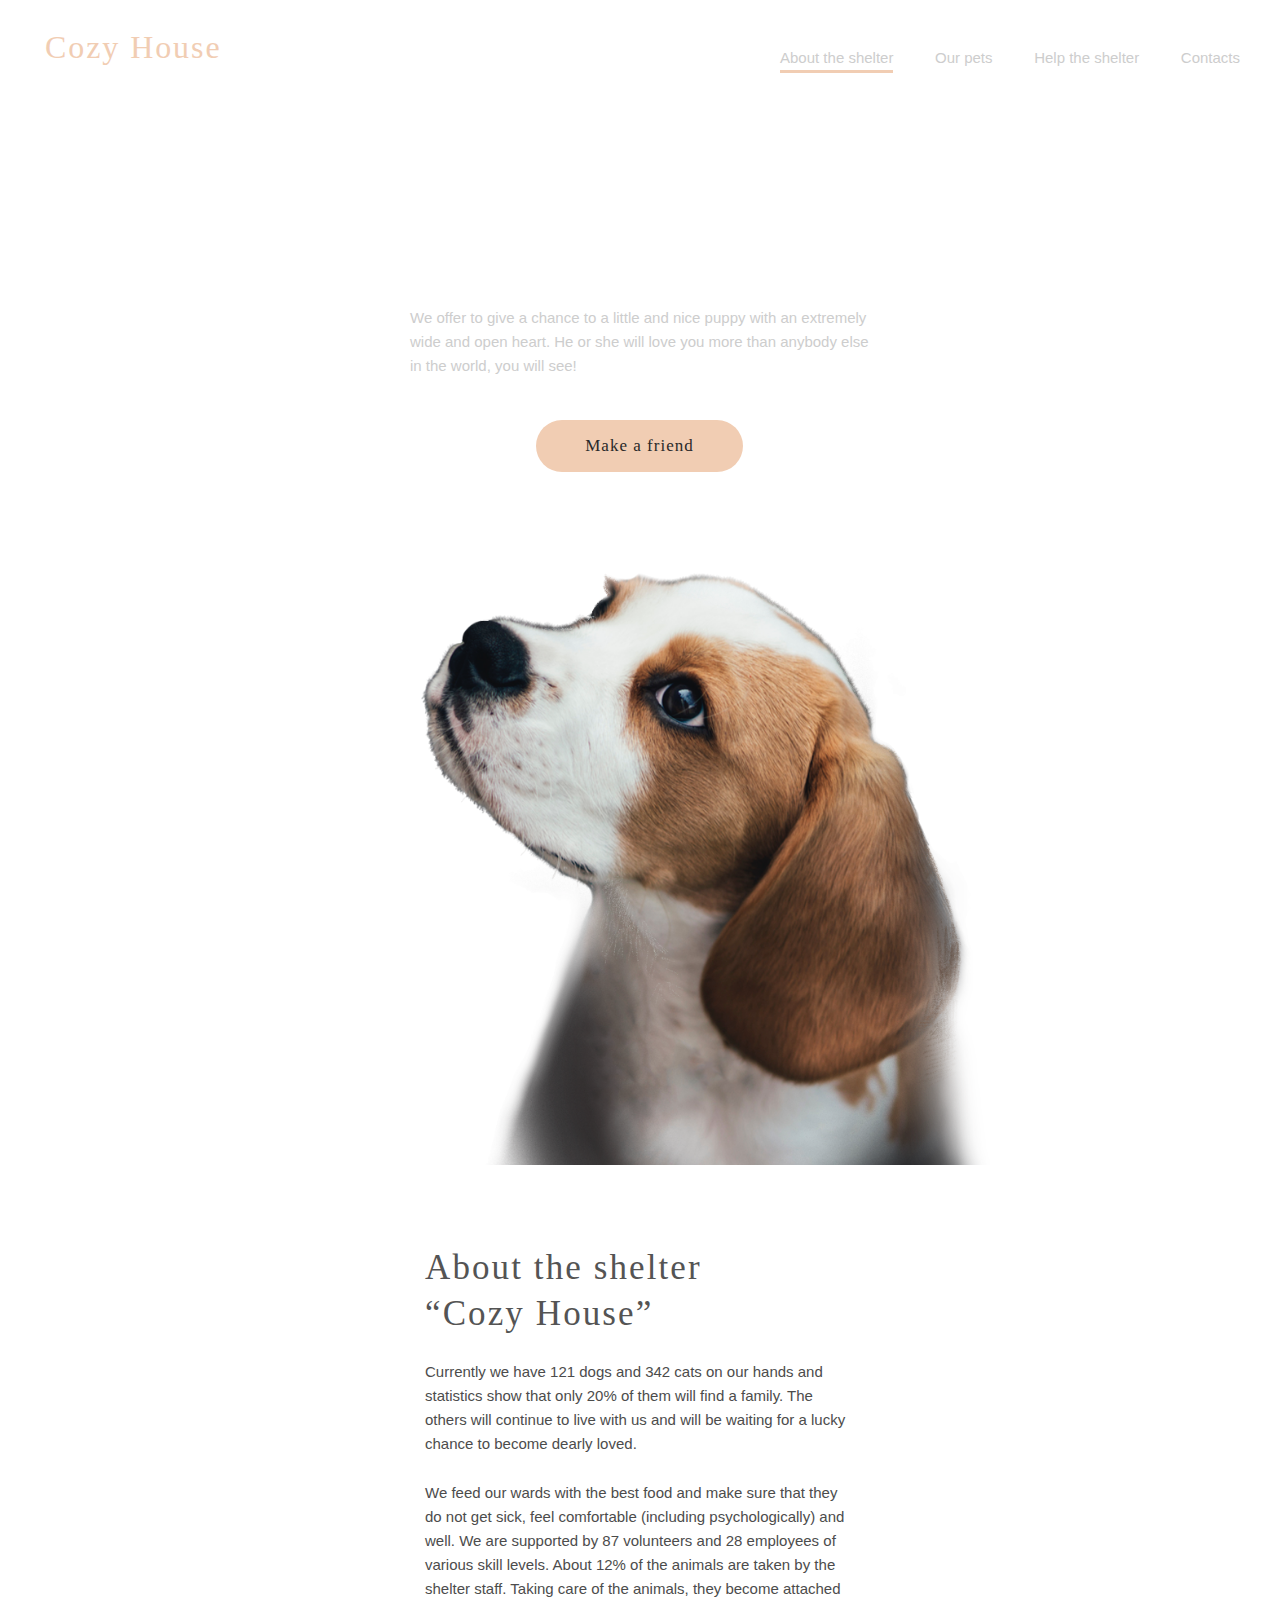
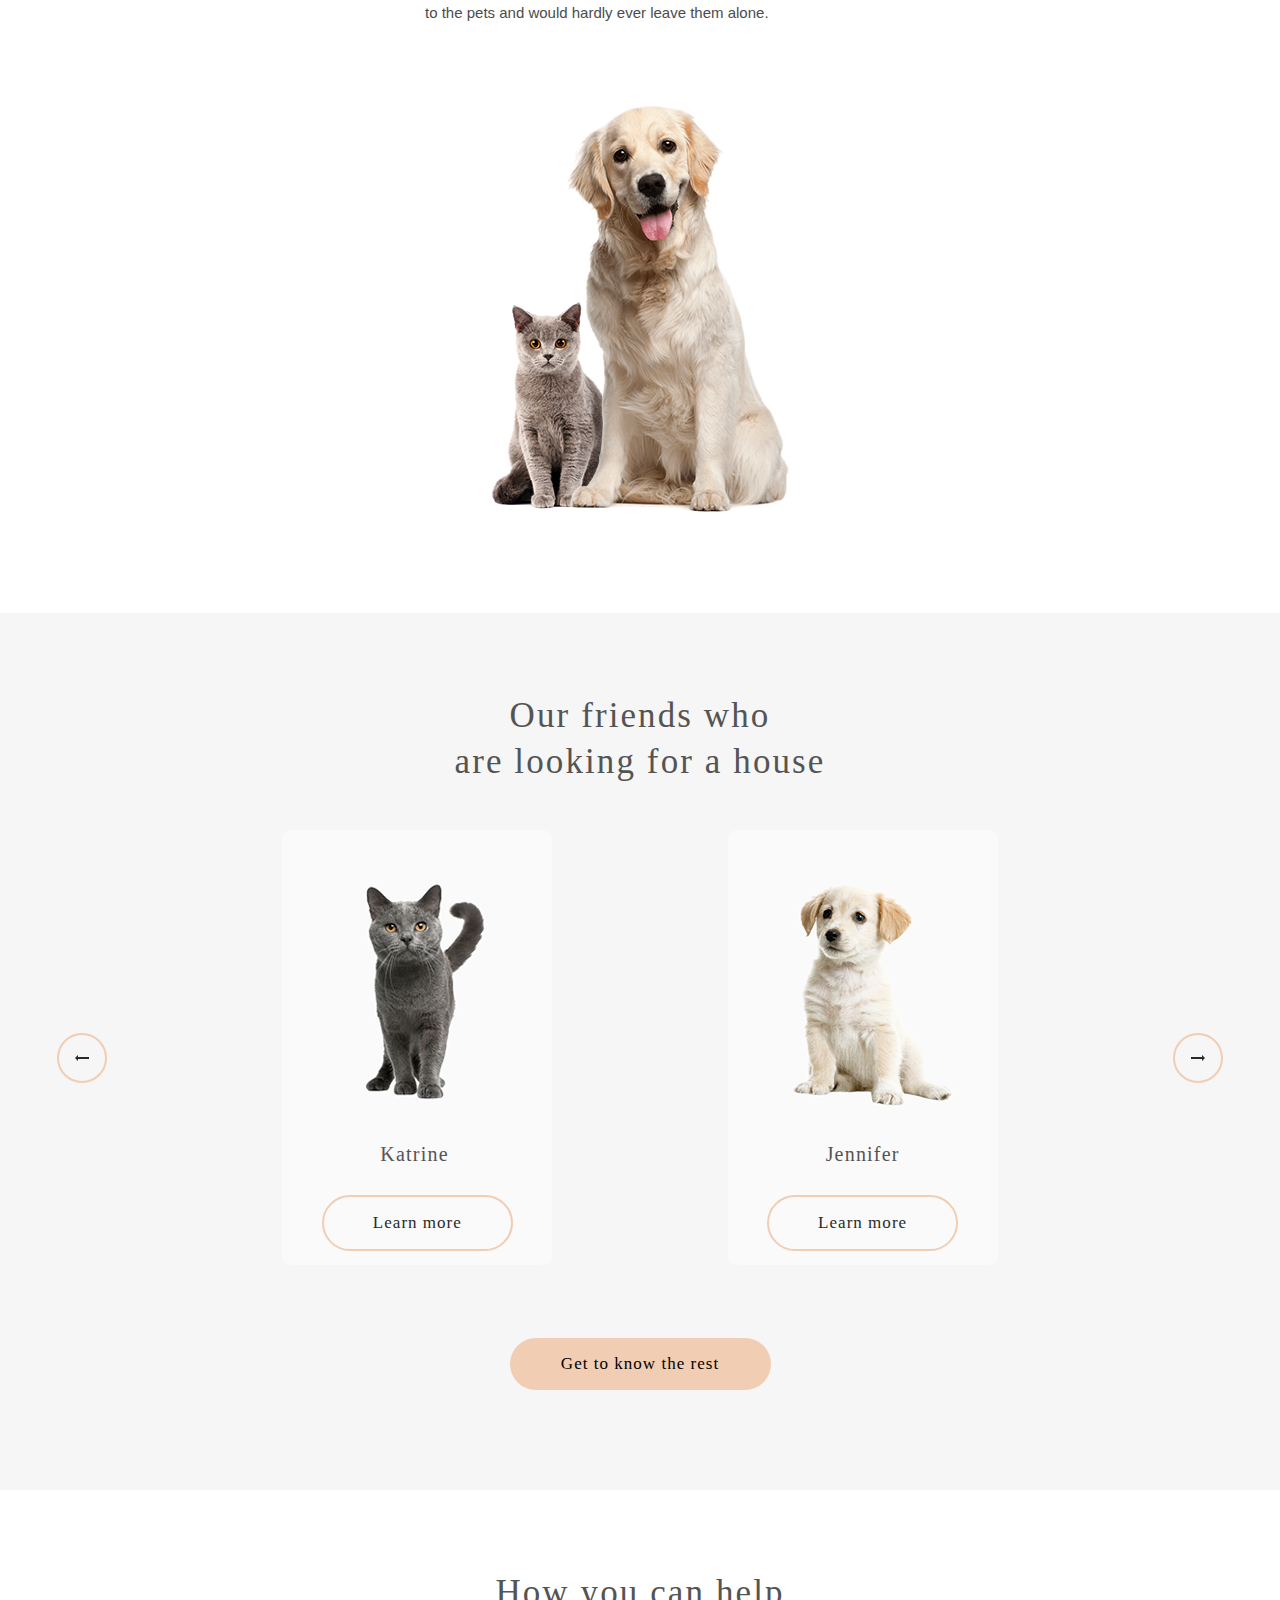
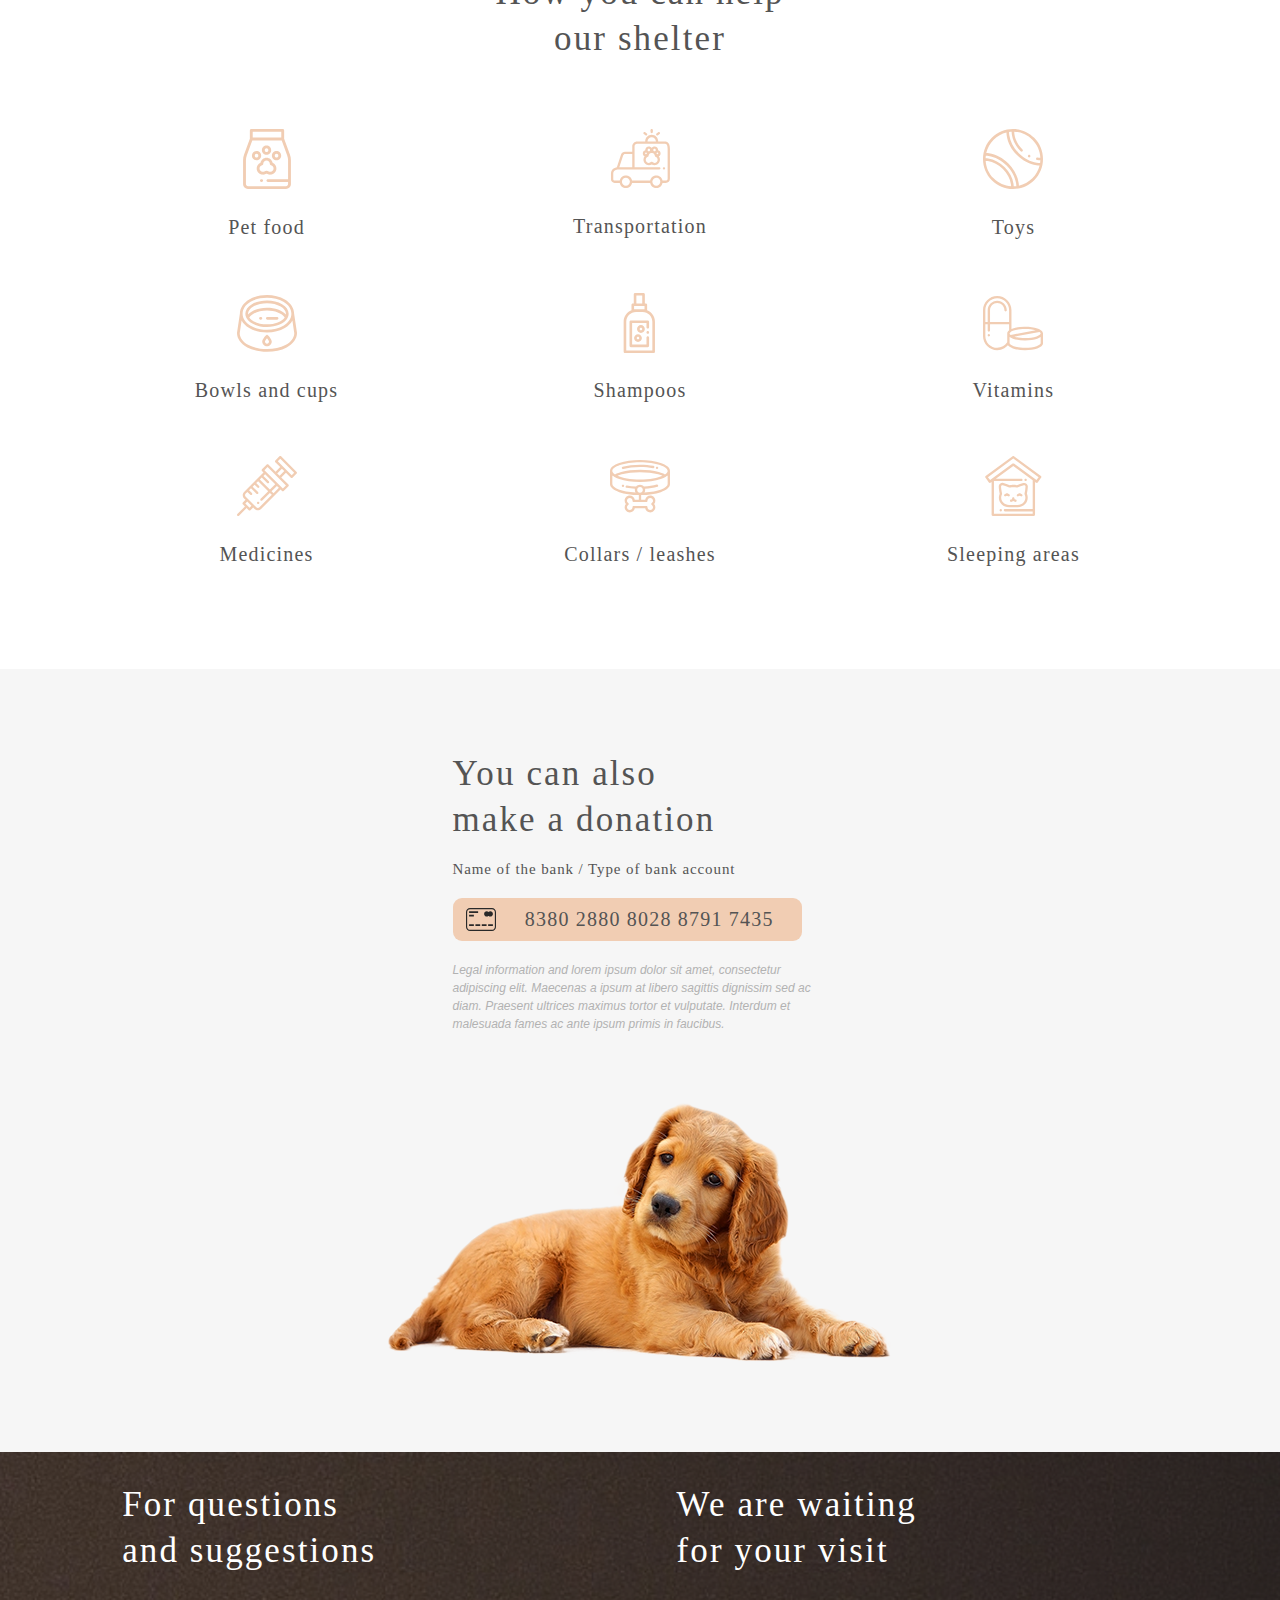
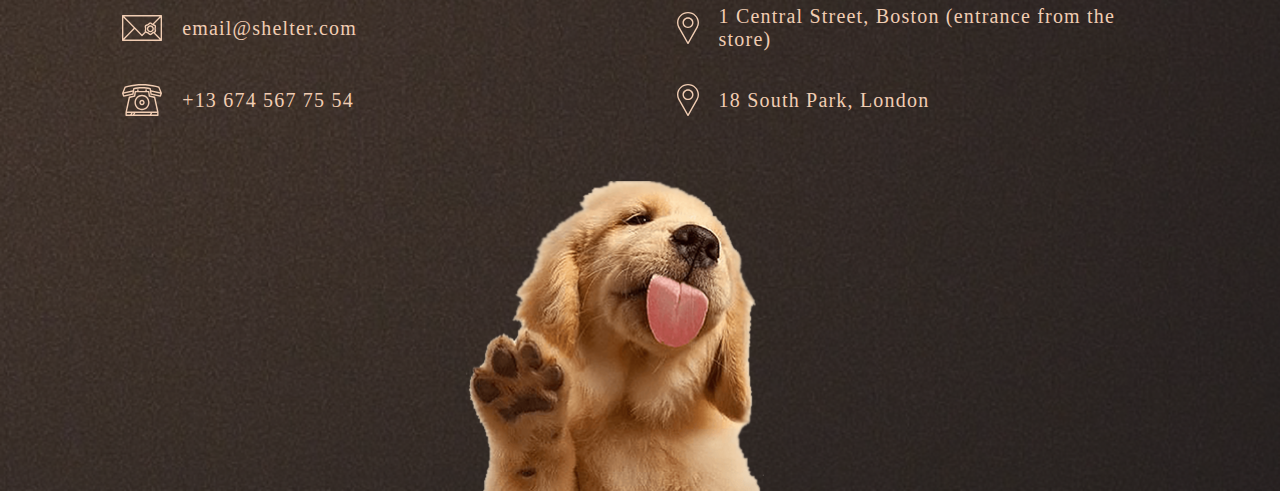
==== commit a1913fce: "fix: popup_menu+burger" ====
--- a/shelter/pages/main/index.html
+++ b/shelter/pages/main/index.html
@@ -18,8 +18,8 @@
                         <h1 class="header_h1">Cozy House</h1>
                         <div class="header_logo_text">Shelter for pets in Boston</div>
                     </div>
-                </a>
-                <nav class="header_nav">
+                </a> 
+                <nav class="header_nav ">
                     <ul>
                         <li class="linkActive"><a href="#">About the shelter</a></li>
                         <li><a href="../../pages/pets/index.html">Our pets</a></li>
@@ -27,6 +27,10 @@
                         <li><a href="#contacts">Contacts</a></li>
                     </ul>
                 </nav>
+                <div class="menuBlackout"></div>
+                <div class="header_burger">
+                    <span class="header_burger_center"></span>
+                </div>
             </header>
             <div class="content">
                 <div class="content_contentContainer">
@@ -42,7 +46,6 @@
 
                 </div>
             </div>
-            
         </section>
 
         <section class="about">
@@ -150,7 +153,7 @@
                     </a>
                     <a href="http://maps.google.com/?q=18 South Park, London" class="footer_location_adress">
                         <img src="../../assets/images/icon-marker.svg" alt="adress"> 
-                        <div class="footer_contacts_text_adress">18 South Park, London </div> 
+                        <div class="footer_contacts_text_adress adress2">18 South Park, London </div> 
                     </a>
                 </div>
                 <div class="footer_puppy"></div>
@@ -162,4 +165,5 @@
     
     
 </body>
+<script src="./script.js"></script>
 </html>--- a/shelter/pages/main/style.css
+++ b/shelter/pages/main/style.css
@@ -260,8 +260,8 @@
   -webkit-box-pack: center;
       -ms-flex-pack: center;
           justify-content: center;
-  width: 52px;
-  height: 52px;
+  width: 50px;
+  height: 50px;
   border: 2px solid #F1CDB3;
   border-radius: 100%;
   -webkit-box-sizing: border-box;
@@ -1429,6 +1429,10 @@
             align-items: center;
   }
   .footer_contacts .footer_contacts_text {
+    -webkit-box-sizing: border-box;
+            box-sizing: border-box;
+    padding-top: 2px;
+    padding-left: 5px;
     width: 260px;
     height: 64px;
     font-family: 'Georgia';
@@ -1457,7 +1461,9 @@
     margin-top: -40px;
   }
   .footer_location .footer_contacts_text {
-    margin: 15px 0;
+    -webkit-box-sizing: border-box;
+            box-sizing: border-box;
+    margin: 13px 0;
     width: 240px;
     height: 64px;
     font-family: 'Georgia';
@@ -1467,6 +1473,14 @@
     line-height: 130%;
     text-align: center;
   }
+  .footer_contacts_text_adress {
+    margin-top: -10px;
+  }
+  .adress2 {
+    -webkit-box-sizing: border-box;
+            box-sizing: border-box;
+    padding-top: 12px;
+  }
   .footer_location_adress {
     -ms-flex-item-align: start;
         align-self: flex-start;
@@ -1570,7 +1584,7 @@
 .header_logo h1 {
   margin: 0;
   padding: 0;
-  width: 1280px;
+  width: 280px;
   font-family: 'Georgia';
   font-style: normal;
   font-weight: 400;
@@ -1591,6 +1605,10 @@
   color: white;
 }
 
+.menuBlackout {
+  display: none;
+}
+
 .header_nav {
   width: 443px;
   height: 27px;
@@ -1623,6 +1641,12 @@
   margin: 0px 0px;
   color: #CDCDCD;
   padding-left: 0;
+}
+
+.header_burger {
+  display: none;
+  border-top: 2px solid #F1CDB3;
+  border-bottom: 2px solid #F1CDB3;
 }
 
 .linkActive {
@@ -1744,6 +1768,8 @@
     margin-left: 5px;
   }
   .header_nav {
+    display: block;
+    opacity: 1;
     width: 460px;
     height: 27px;
   }
@@ -1793,14 +1819,123 @@
     height: 823px;
   }
   header {
-    max-width: 320px;
+    width: 100%;
     margin-top: 30px;
+    display: -webkit-box;
+    display: -ms-flexbox;
+    display: flex;
+    -webkit-box-orient: horizontal;
+    -webkit-box-direction: normal;
+        -ms-flex-direction: row;
+            flex-direction: row;
+    -webkit-box-pack: justify;
+        -ms-flex-pack: justify;
+            justify-content: space-between;
   }
   .header_logo {
+    position: relative;
+    z-index: 4;
     margin-left: 5px;
   }
+  .header_logo .header_h1 {
+    width: 200px;
+  }
   .header_nav {
+    position: fixed;
+    pointer-events: none;
+    opacity: 1;
+    margin: 0 0;
+    padding: 0 0;
+    top: 0;
+    width: 320px;
+    height: 823px;
+    background-color: #292929;
+    left: calc(100vw + 100px);
+    z-index: 3;
+    -webkit-transition: .3s ease-in;
+    transition: .3s ease-in;
+  }
+  .header_nav ul {
+    margin-top: 158px;
+    margin-left: 39px;
+    width: 243px;
+    height: 327px;
+    display: -webkit-box;
+    display: -ms-flexbox;
+    display: flex;
+    -webkit-box-orient: vertical;
+    -webkit-box-direction: normal;
+        -ms-flex-direction: column;
+            flex-direction: column;
+    -webkit-box-align: center;
+        -ms-flex-align: center;
+            align-items: center;
+    -webkit-box-pack: justify;
+        -ms-flex-pack: justify;
+            justify-content: space-between;
+  }
+  .header_nav ul li {
+    font-family: 'Arial';
+    font-style: normal;
+    font-weight: 400;
+    font-size: 32px;
+    line-height: 160%;
+  }
+  .header_nav_visible {
+    opacity: 1;
+    left: calc(100vw - 321px);
+    pointer-events: all;
+    -webkit-transition: .3s ease-in;
+    transition: .3s ease-in;
+  }
+  .menuBlackout {
     display: none;
+    margin: 0 0;
+    padding: 0 0;
+    top: 0;
+    position: fixed;
+    background-color: rgba(41, 41, 41, 0.6);
+    width: 100vw;
+    height: 4684px;
+    z-index: 2;
+  }
+  .header_burger {
+    position: relative;
+    z-index: 4;
+    width: 30px;
+    height: 19px;
+    margin-right: 55px;
+    -ms-flex-item-align: center;
+        align-self: center;
+    display: -webkit-box;
+    display: -ms-flexbox;
+    display: flex;
+    -webkit-box-orient: horizontal;
+    -webkit-box-direction: normal;
+        -ms-flex-direction: row;
+            flex-direction: row;
+    -webkit-box-pack: center;
+        -ms-flex-pack: center;
+            justify-content: center;
+    -webkit-box-align: center;
+        -ms-flex-align: center;
+            align-items: center;
+    -webkit-transition: 0.25s ease-out;
+    transition: 0.25s ease-out;
+  }
+  .header_burger:hover {
+    cursor: pointer;
+  }
+  .header_burger .header_burger_center {
+    width: 30px;
+    height: 2px;
+    background-color: #F1CDB3;
+  }
+  .burger_rotate {
+    -webkit-transform: rotateZ(90deg);
+            transform: rotateZ(90deg);
+    -webkit-transition: 0.25s ease-out;
+    transition: 0.25s ease-out;
   }
   .content {
     width: 94%;
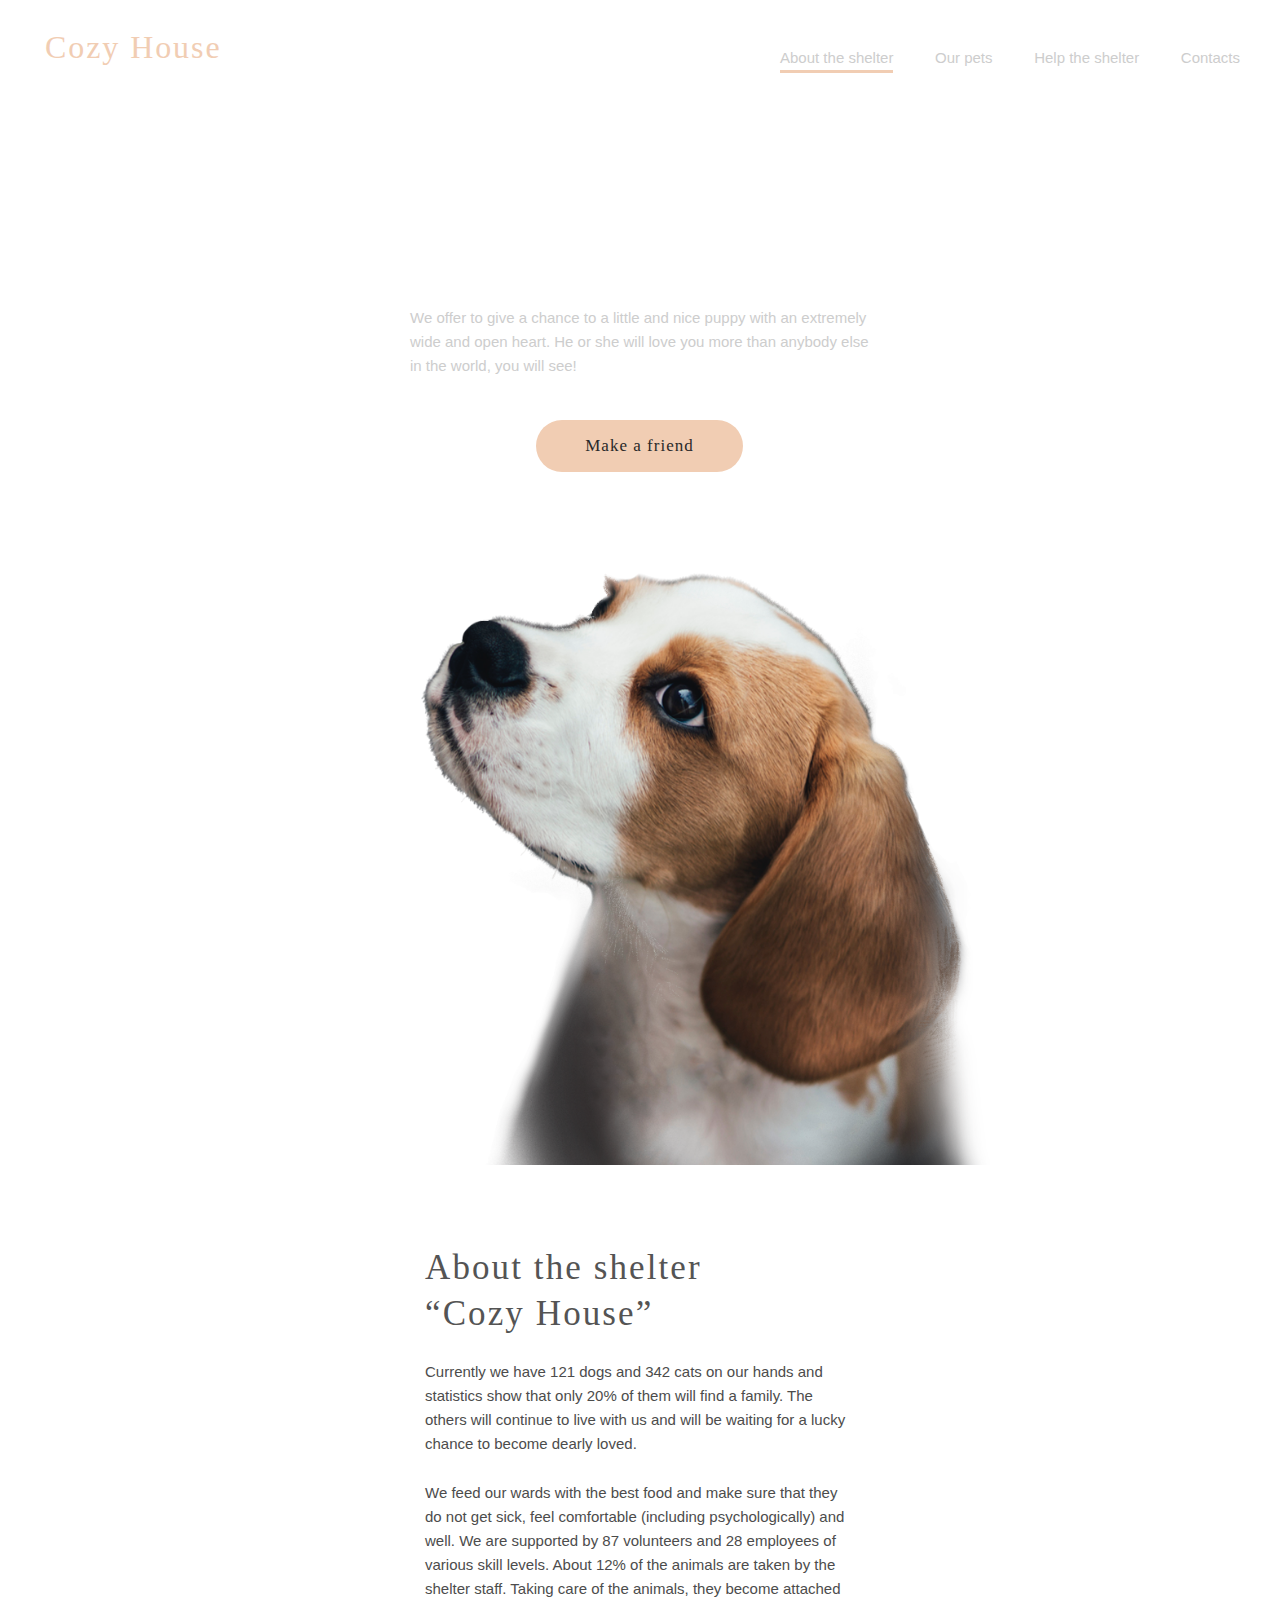
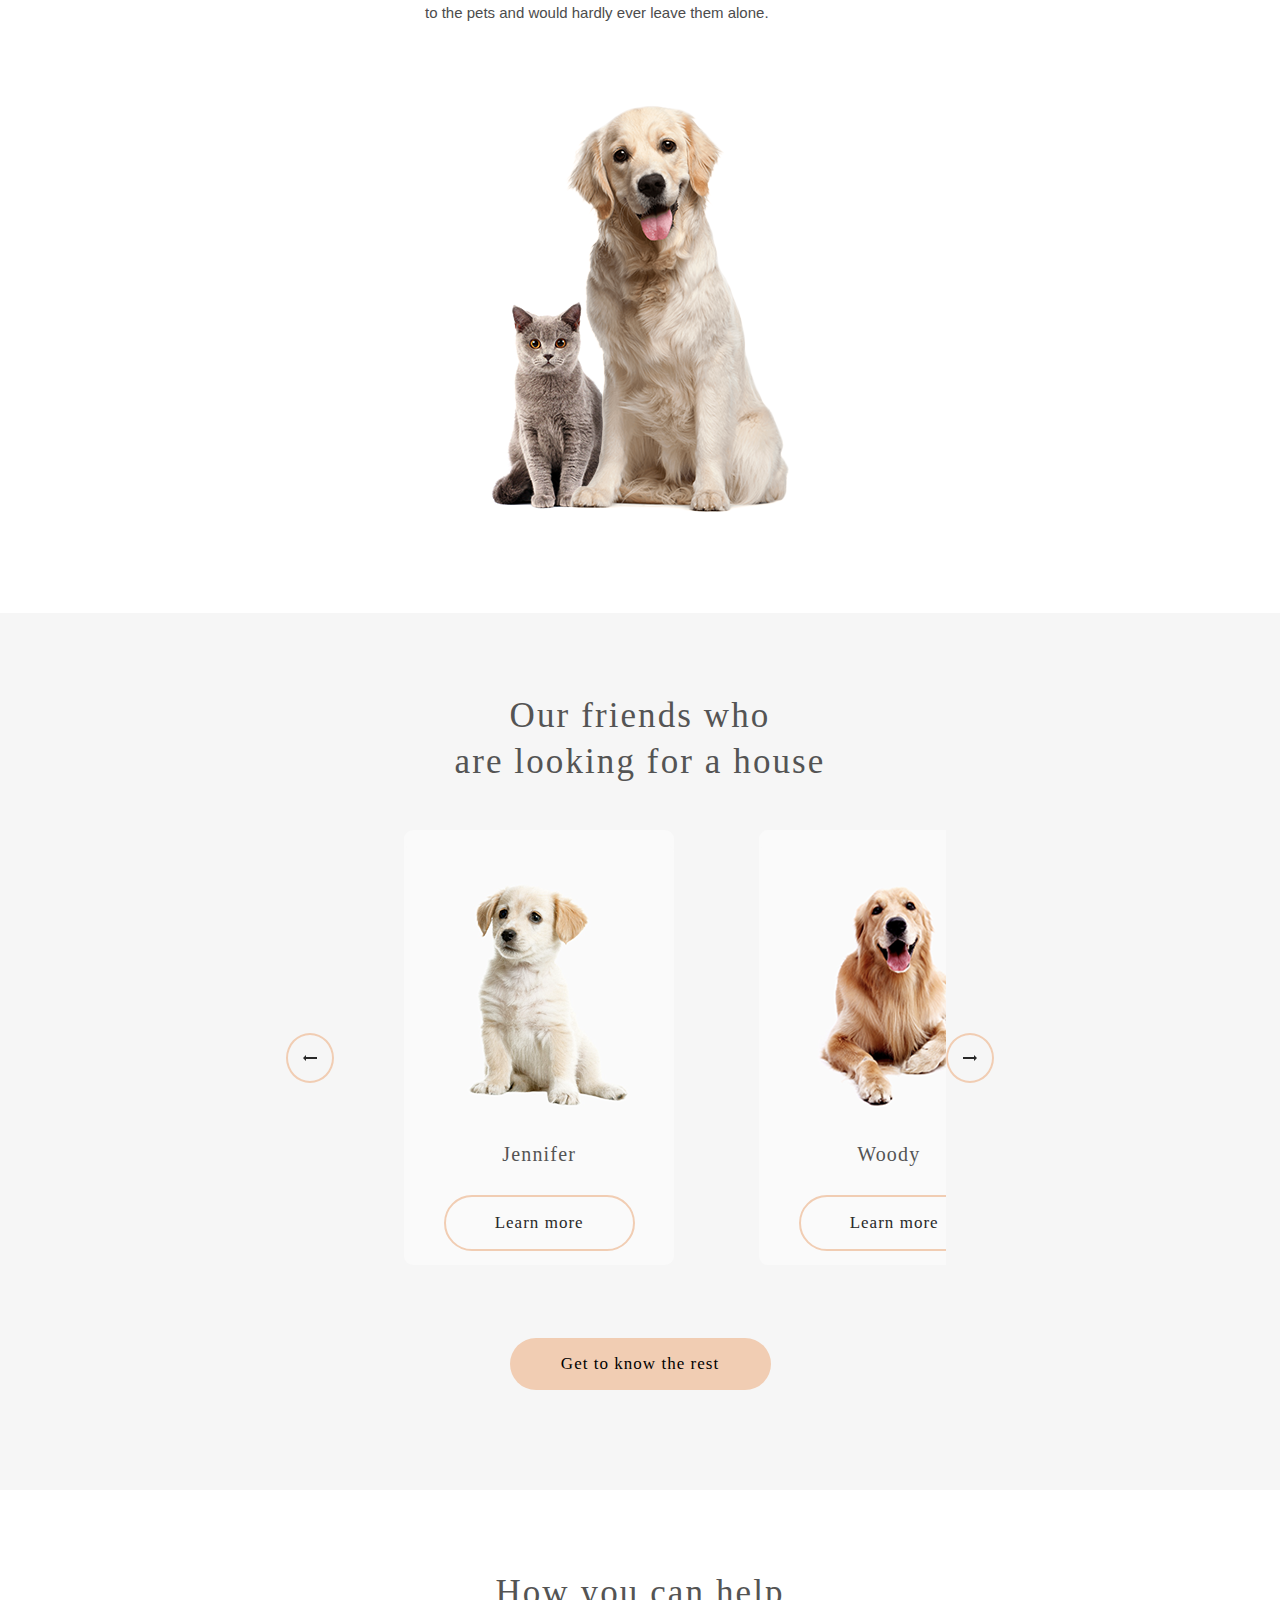
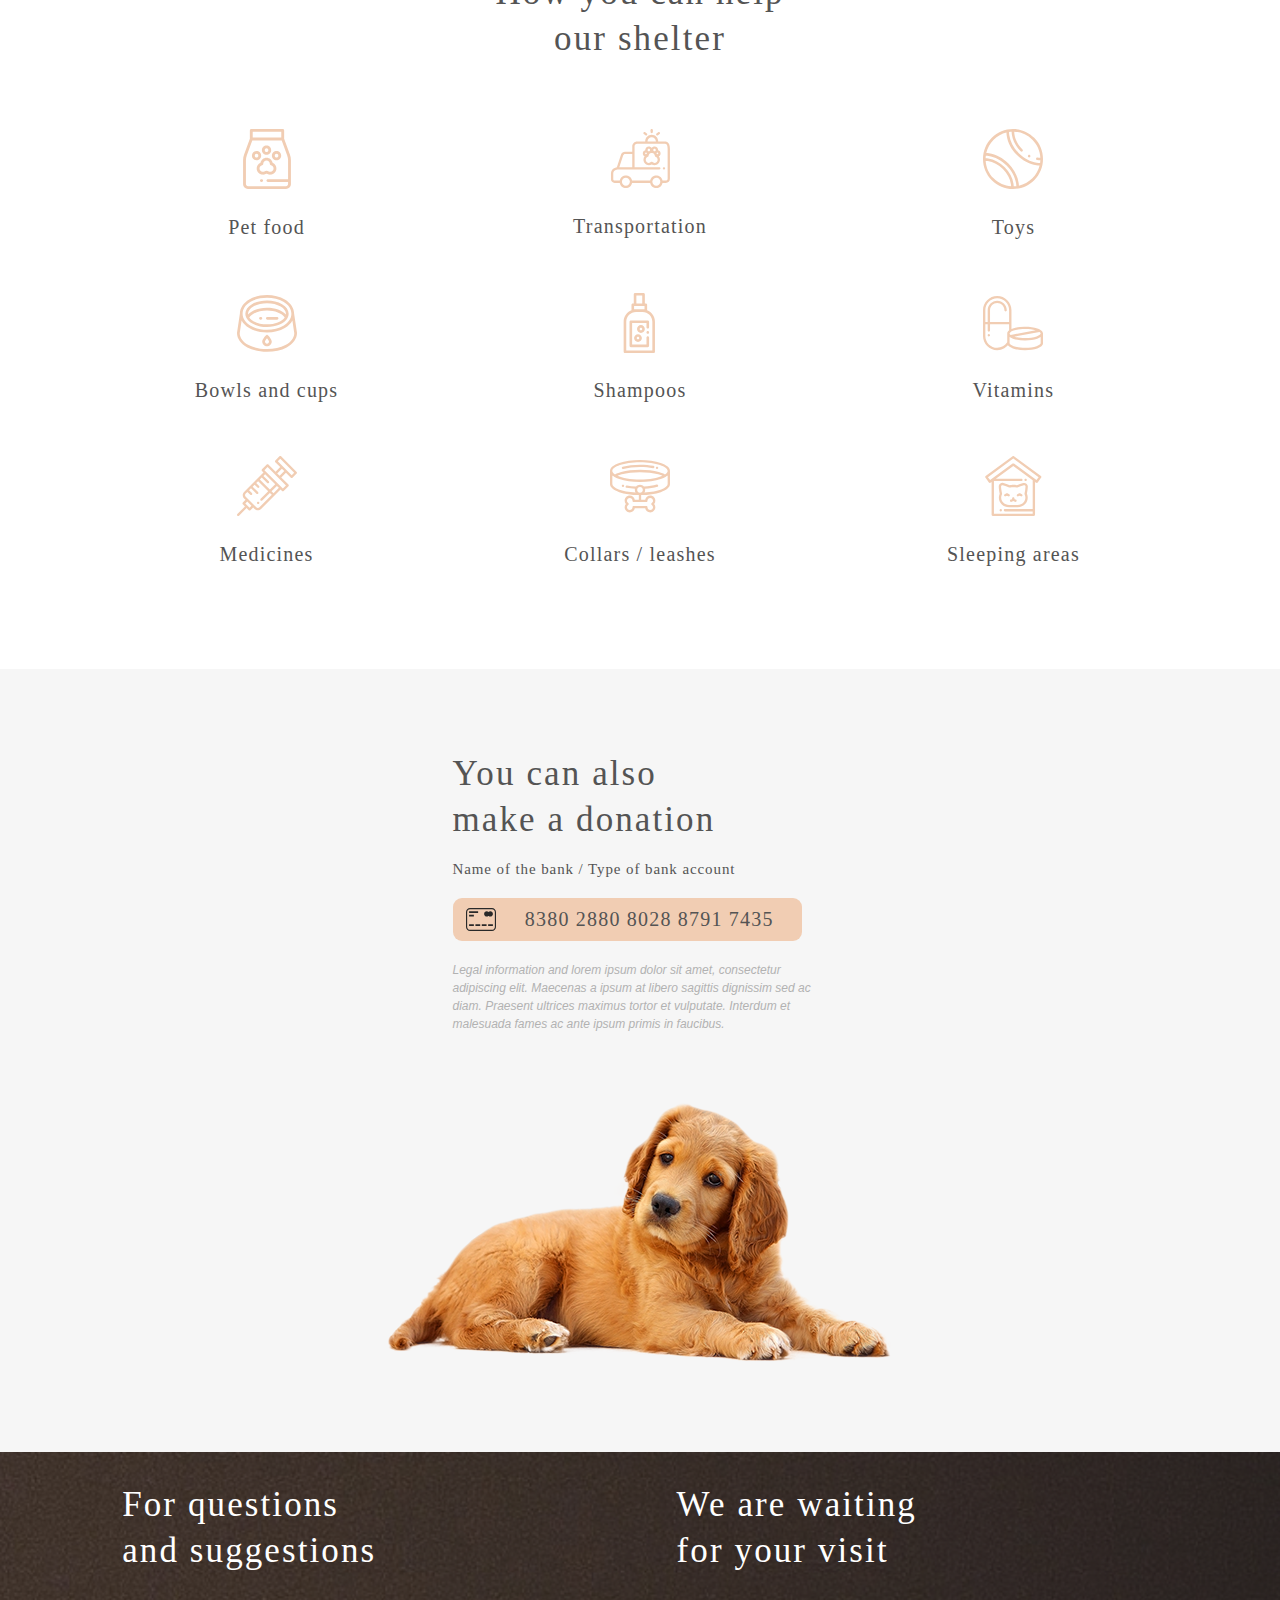
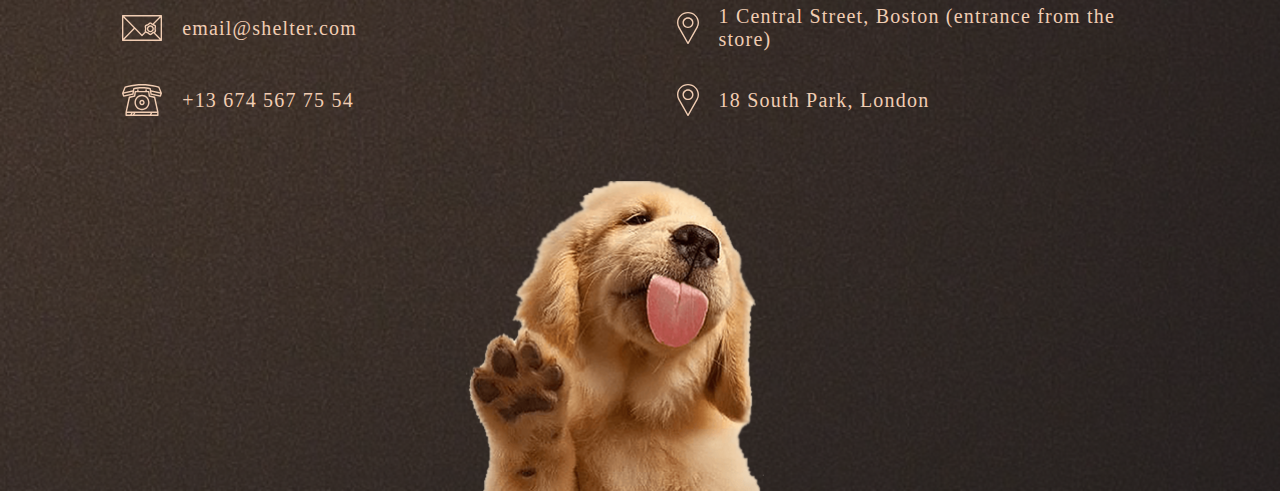
==== commit 73769578: "feat: modal,slider" ====
--- a/shelter/pages/main/index.html
+++ b/shelter/pages/main/index.html
@@ -68,22 +68,62 @@
                         <svg width="14" height="6" viewBox="0 0 14 6" fill="none" xmlns="http://www.w3.org/2000/svg">
                         <path d="M14 2V4H3V6L0 3L3 0V2H14Z" fill="#292929"/>
                         </svg>
-                        </div> 
-                    <div class="slider_card card1">
-                        <div class="slider_card_image"><img src="../../assets/images/pets-katrine.png" alt="Katrine"></div>
-                        <div class="slider_card_text">Katrine</div>
-                        <div class="slider_card_button">Learn more</div>
-                    </div>
-                    <div class="slider_card card2">
-                        <div class="slider_card_image"><img src="../../assets/images/pets-jennifer.png" alt="Jennifer"></div>
-                        <div class="slider_card_text">Jennifer</div>
-                        <div class="slider_card_button">Learn more</div>
-                    </div>
-                    <div class="slider_card card3">
-                        <div class="slider_card_image"><img src="../../assets/images/pets-woody.png" alt="Woody"></div>
-                        <div class="slider_card_text">Woody</div>
-                        <div class="slider_card_button">Learn more</div>
-                    </div>
+                        </div>
+
+
+                        <div class="slider_window">
+
+                            <div class="pets_container_slider_item1 ">
+                                <div class="slider_card card1 ">
+                                    <div class="slider_card_image"><img src="../../assets/images/pets-katrine.png" alt="Katrine"></div>
+                                    <div class="slider_card_text">Katrine</div>
+                                    <div class="slider_card_button">Learn more</div>
+                                </div>
+                                <div class="slider_card card2 ">
+                                    <div class="slider_card_image"><img src="../../assets/images/pets-katrine.png" alt="Katrine"></div>
+                                    <div class="slider_card_text">Jennifer</div>
+                                    <div class="slider_card_button">Learn more</div>
+                                </div>
+                                <div class="slider_card card3  ">
+                                    <div class="slider_card_image"><img src="../../assets/images/pets-katrine.png" alt="Katrine"></div>
+                                    <div class="slider_card_text">Woody</div>
+                                    <div class="slider_card_button">Learn more</div>
+                                </div>
+                                <div class="slider_card card4 ">
+                                    <div class="slider_card_image"><img src="../../assets/images/pets-katrine.png" alt="Katrine"></div>
+                                    <div class="slider_card_text">Katrine</div>
+                                    <div class="slider_card_button">Learn more</div>
+                                </div>
+                                <div class="slider_card card5 ">
+                                    <div class="slider_card_image"><img src="../../assets/images/pets-jennifer.png" alt="Jennifer"></div>
+                                    <div class="slider_card_text">Jennifer</div>
+                                    <div class="slider_card_button">Learn more</div>
+                                </div>
+                                <div class="slider_card card6 ">
+                                    <div class="slider_card_image"><img src="../../assets/images/pets-woody.png" alt="Woody"></div>
+                                    <div class="slider_card_text">Woody</div>
+                                    <div class="slider_card_button">Learn more</div>
+                                </div>
+                                <div class="slider_card card7">
+                                    <div class="slider_card_image"><img src="../../assets/images/pets-katrine.png" alt="Katrine"></div>
+                                    <div class="slider_card_text">Katrine</div>
+                                    <div class="slider_card_button">Learn more</div>
+                                </div>
+                                <div class="slider_card card8">
+                                    <div class="slider_card_image"><img src="../../assets/images/pets-freddy.png" alt="Jennifer"></div>
+                                    <div class="slider_card_text">Jennifer</div>
+                                    <div class="slider_card_button">Learn more</div>
+                                </div>
+                                <div class="slider_card card9">
+                                    <div class="slider_card_image"><img src="../../assets/images/Charly.png" alt="Woody"></div>
+                                    <div class="slider_card_text">Woody</div>
+                                    <div class="slider_card_button">Learn more</div>
+                                </div>
+                             </div>
+                        </div>
+                         
+                         
+                    
                     <div class="slider_button slider_button2">
                         <svg width="14" height="6" viewBox="0 0 14 6" fill="none" xmlns="http://www.w3.org/2000/svg">
                         <path d="M0 4V2L11 2V0L14 3L11 6V4L0 4Z" fill="#292929"/>
--- a/shelter/pages/main/style.css
+++ b/shelter/pages/main/style.css
@@ -26,9 +26,9 @@
 }
 
 .about_container_aboutPets {
-  -webkit-box-ordinal-group: 3;
-      -ms-flex-order: 2;
-          order: 2;
+  -webkit-box-ordinal-group: 2;
+      -ms-flex-order: 1;
+          order: 1;
   width: 300px;
   height: 408px;
   margin-left: 175px;
@@ -39,9 +39,9 @@
 }
 
 .about_container_content {
-  -webkit-box-ordinal-group: 2;
-      -ms-flex-order: 1;
-          order: 1;
+  -webkit-box-ordinal-group: 3;
+      -ms-flex-order: 2;
+          order: 2;
   display: -webkit-box;
   display: -ms-flexbox;
   display: flex;
@@ -157,13 +157,35 @@
   -webkit-box-pack: justify;
       -ms-flex-pack: justify;
           justify-content: space-between;
-  width: 1200px;
+  width: 1199px;
   height: 435px;
 }
 
+.slider_window {
+  display: -webkit-box;
+  display: -ms-flexbox;
+  display: flex;
+  width: 90%;
+  height: 100%;
+  overflow: hidden;
+}
+
+.pets_container_slider_item1 {
+  display: -webkit-box;
+  display: -ms-flexbox;
+  display: flex;
+  -webkit-box-orient: horizontal;
+  -webkit-box-direction: normal;
+      -ms-flex-direction: row;
+          flex-direction: row;
+  -webkit-box-pack: justify;
+      -ms-flex-pack: justify;
+          justify-content: space-between;
+  width: 100%;
+  height: 435px;
+}
+
 .slider_card {
-  margin-left: 10px;
-  margin-right: 10px;
   display: -webkit-box;
   display: -ms-flexbox;
   display: flex;
@@ -187,12 +209,75 @@
           box-shadow: 0px 2px 35px 14px rgba(13, 13, 13, 0.04);
 }
 
-.card1 {
-  margin-right: 45px;
-}
-
-.card3 {
-  margin-left: 45px;
+.card1, .card2, .card3, .card4, .card5, .card6, .card7, .card8, .card9 {
+  position: relative;
+  left: -1000px;
+}
+
+.card1, .card4, .card7 {
+  margin-left: 30px;
+  margin-right: 90px;
+}
+
+.card3, .card6, .card9 {
+  margin-left: 85px;
+}
+
+.card1, .card2, .card3, .card7, .card8, .card9 {
+  opacity: 0;
+  pointer-events: none;
+}
+
+.moveNext {
+  opacity: 1;
+  -webkit-animation: 'next';
+          animation: 'next';
+  -webkit-animation-duration: 1s;
+          animation-duration: 1s;
+}
+
+.movePrev {
+  opacity: 1;
+  -webkit-animation: 'prev';
+          animation: 'prev';
+  -webkit-animation-duration: 1s;
+          animation-duration: 1s;
+}
+
+@-webkit-keyframes next {
+  from {
+    left: -1000px;
+  }
+  to {
+    left: 0px;
+  }
+}
+
+@keyframes next {
+  from {
+    left: -1000px;
+  }
+  to {
+    left: 0px;
+  }
+}
+
+@-webkit-keyframes prev {
+  from {
+    left: -1000px;
+  }
+  to {
+    left: -2000px;
+  }
+}
+
+@keyframes prev {
+  from {
+    left: -1000px;
+  }
+  to {
+    left: -2000px;
+  }
 }
 
 .slider_card_image {
@@ -202,6 +287,11 @@
   background-size: cover;
   overflow: hidden;
   border-radius: 9px 9px 0px 0px;
+}
+
+.slider_card_image img {
+  width: 270px;
+  height: auto;
 }
 
 .slider_card_text {
@@ -308,10 +398,18 @@
     height: 868px;
   }
   .about_container_aboutPets {
+    -webkit-box-ordinal-group: 3;
+        -ms-flex-order: 2;
+            order: 2;
     width: 300px;
     height: 408px;
     margin-left: 0px;
   }
+  .about_container_content {
+    -webkit-box-ordinal-group: 2;
+        -ms-flex-order: 1;
+            order: 1;
+  }
   .pets {
     width: 100%;
     height: 877px;
@@ -322,12 +420,15 @@
   }
   .pets_container_slider {
     height: 435px;
-    width: 92%;
-  }
-  .pets_container_slider .card1 {
-    margin-right: 0px;
-  }
-  .pets_container_slider .card3 {
+    width: 708px;
+  }
+  .card1 {
+    margin-left: 10px;
+  }
+  .card2 {
+    margin-left: 40px;
+  }
+  .card3 {
     display: none;
   }
 }
@@ -1772,6 +1873,8 @@
     opacity: 1;
     width: 460px;
     height: 27px;
+    -webkit-transition: none;
+    transition: none;
   }
   .content {
     width: 94%;
@@ -1882,9 +1985,9 @@
     line-height: 160%;
   }
   .header_nav_visible {
-    opacity: 1;
-    left: calc(100vw - 321px);
-    pointer-events: all;
+    opacity: 1 !important;
+    left: calc(100vw - 321px) !important;
+    pointer-events: all !important;
     -webkit-transition: .3s ease-in;
     transition: .3s ease-in;
   }
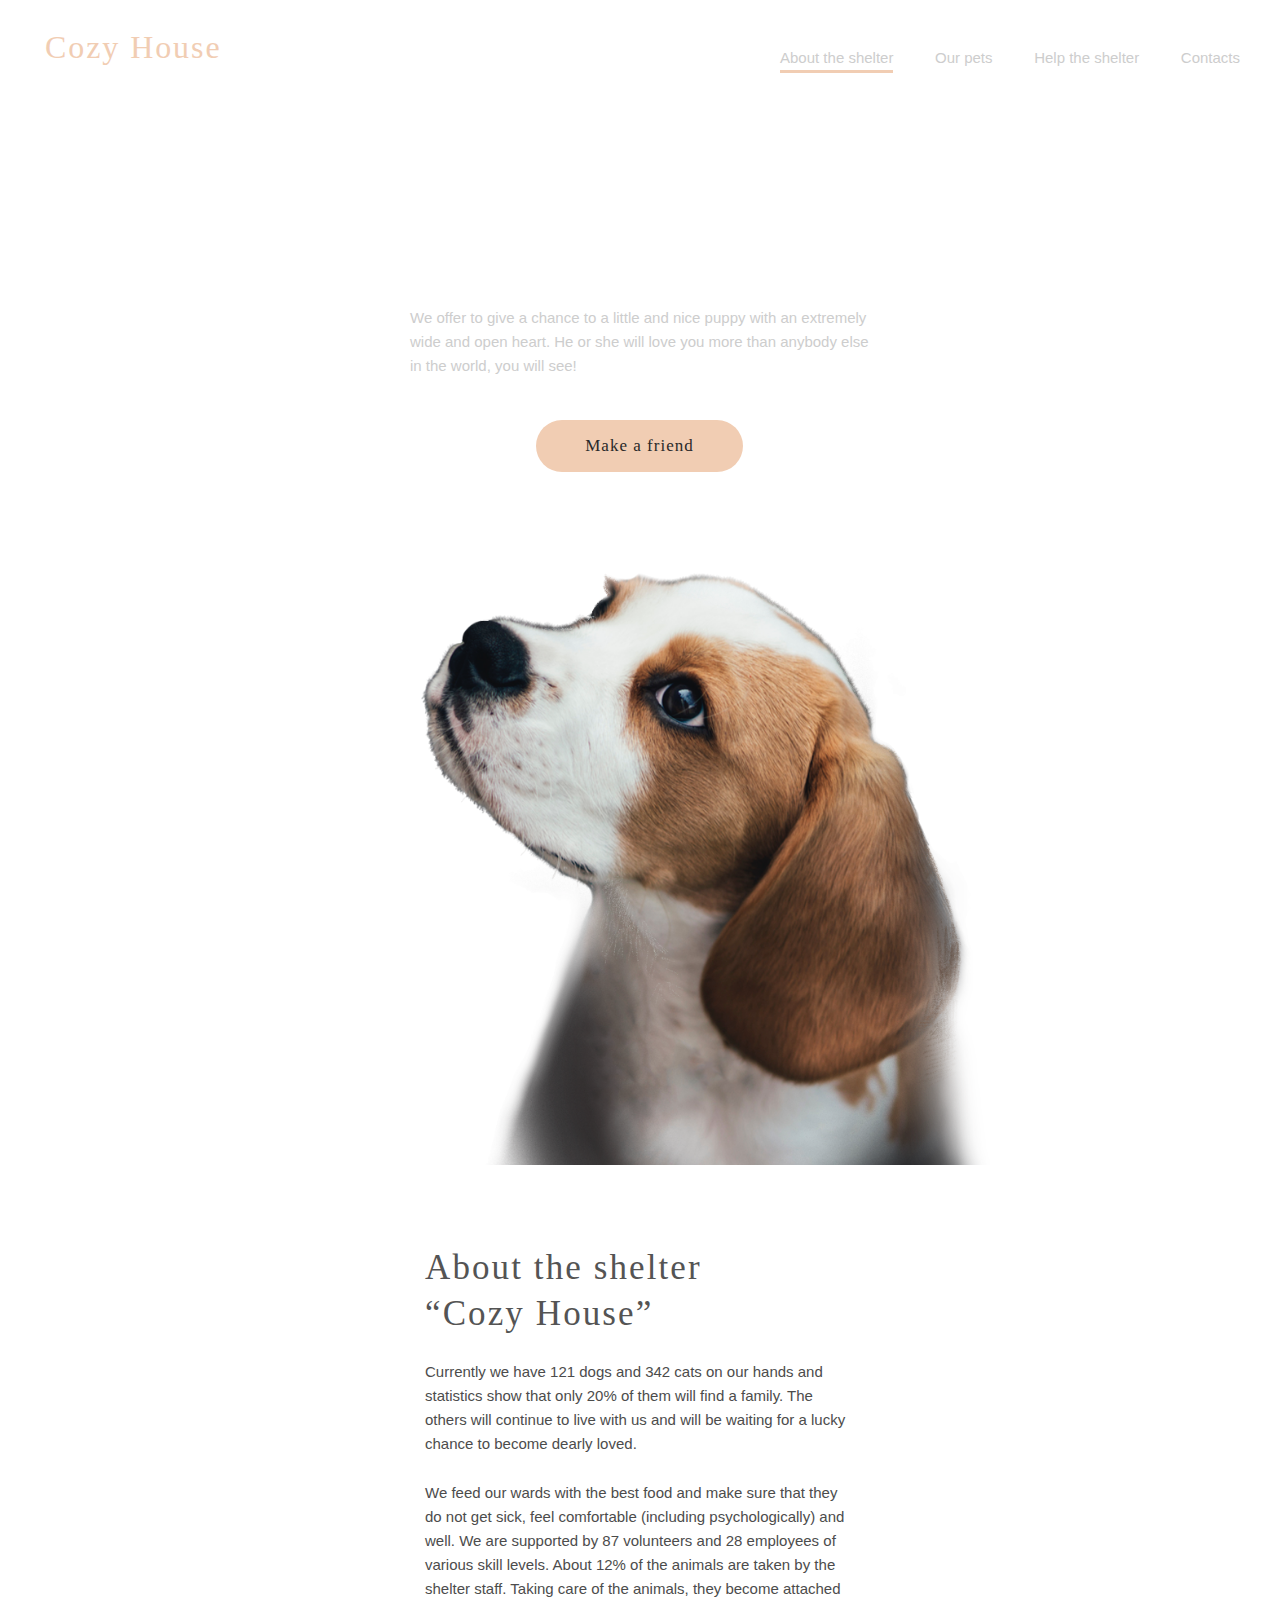
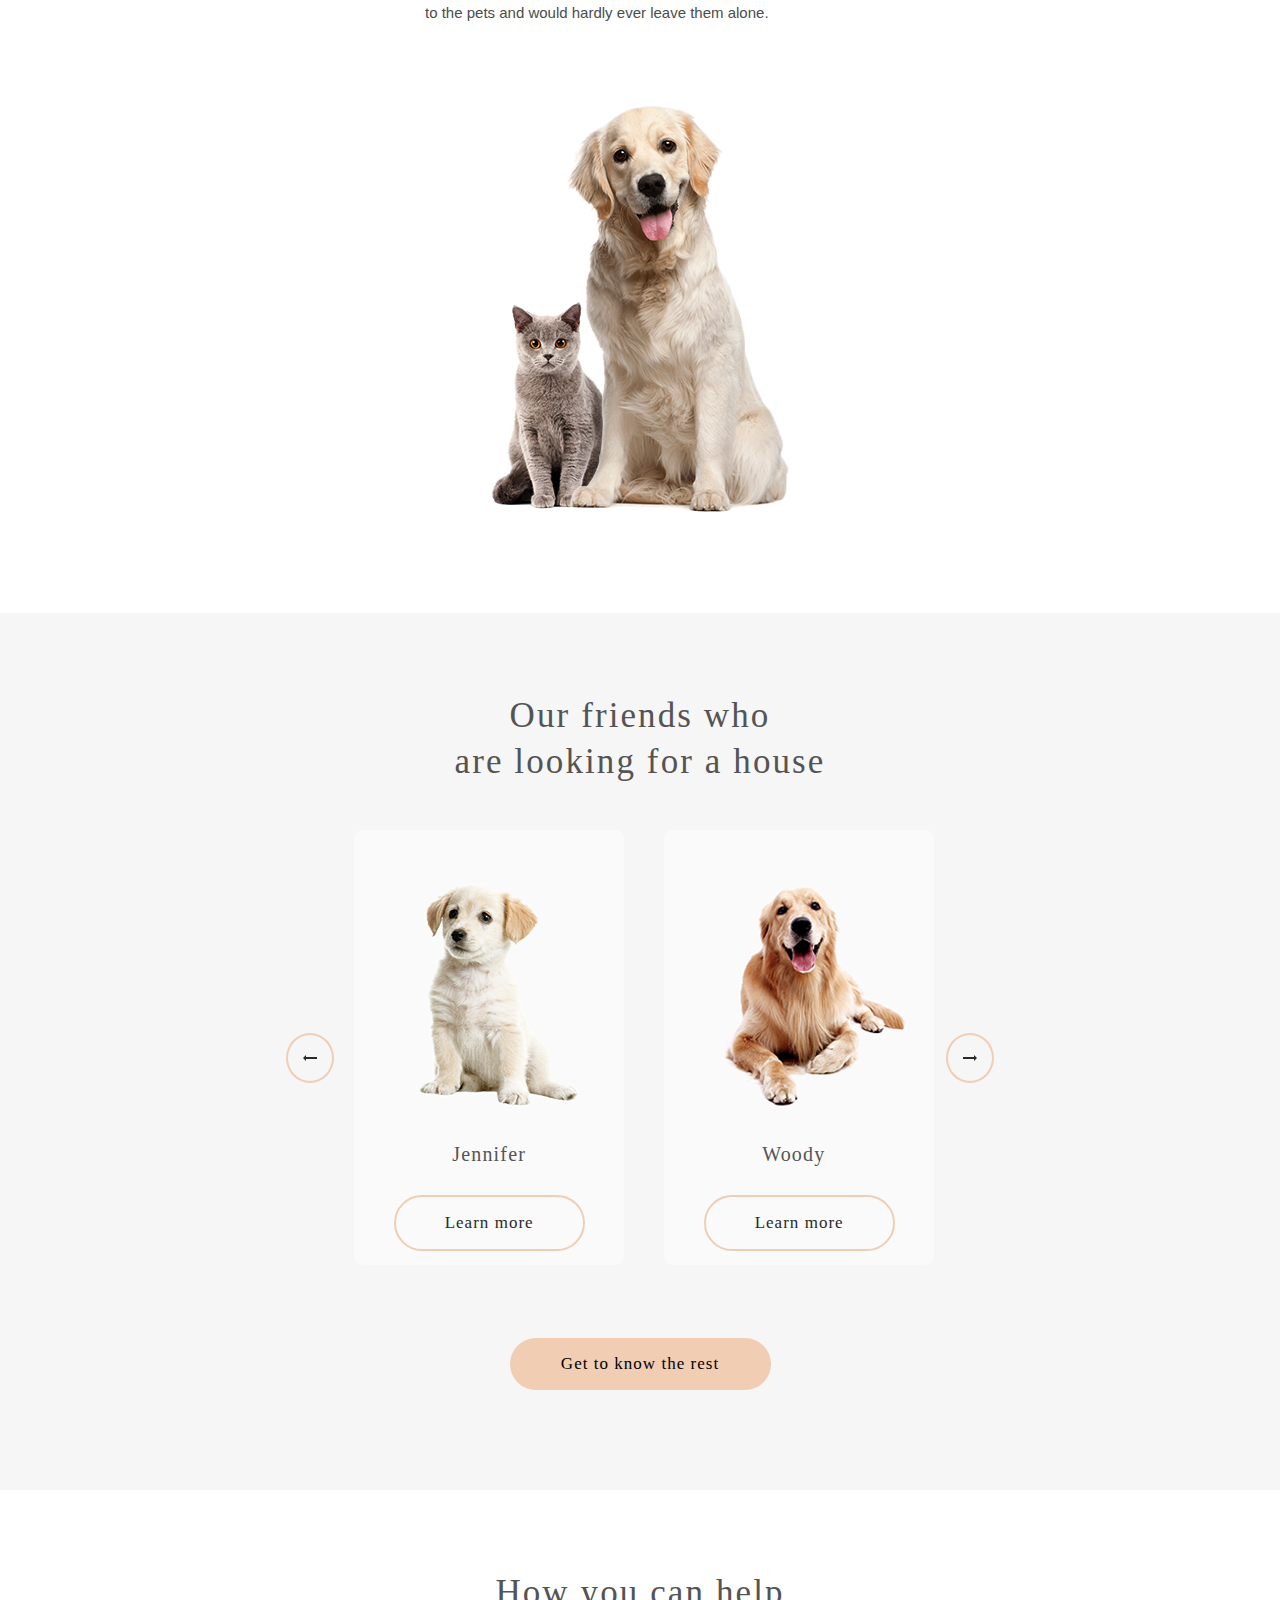
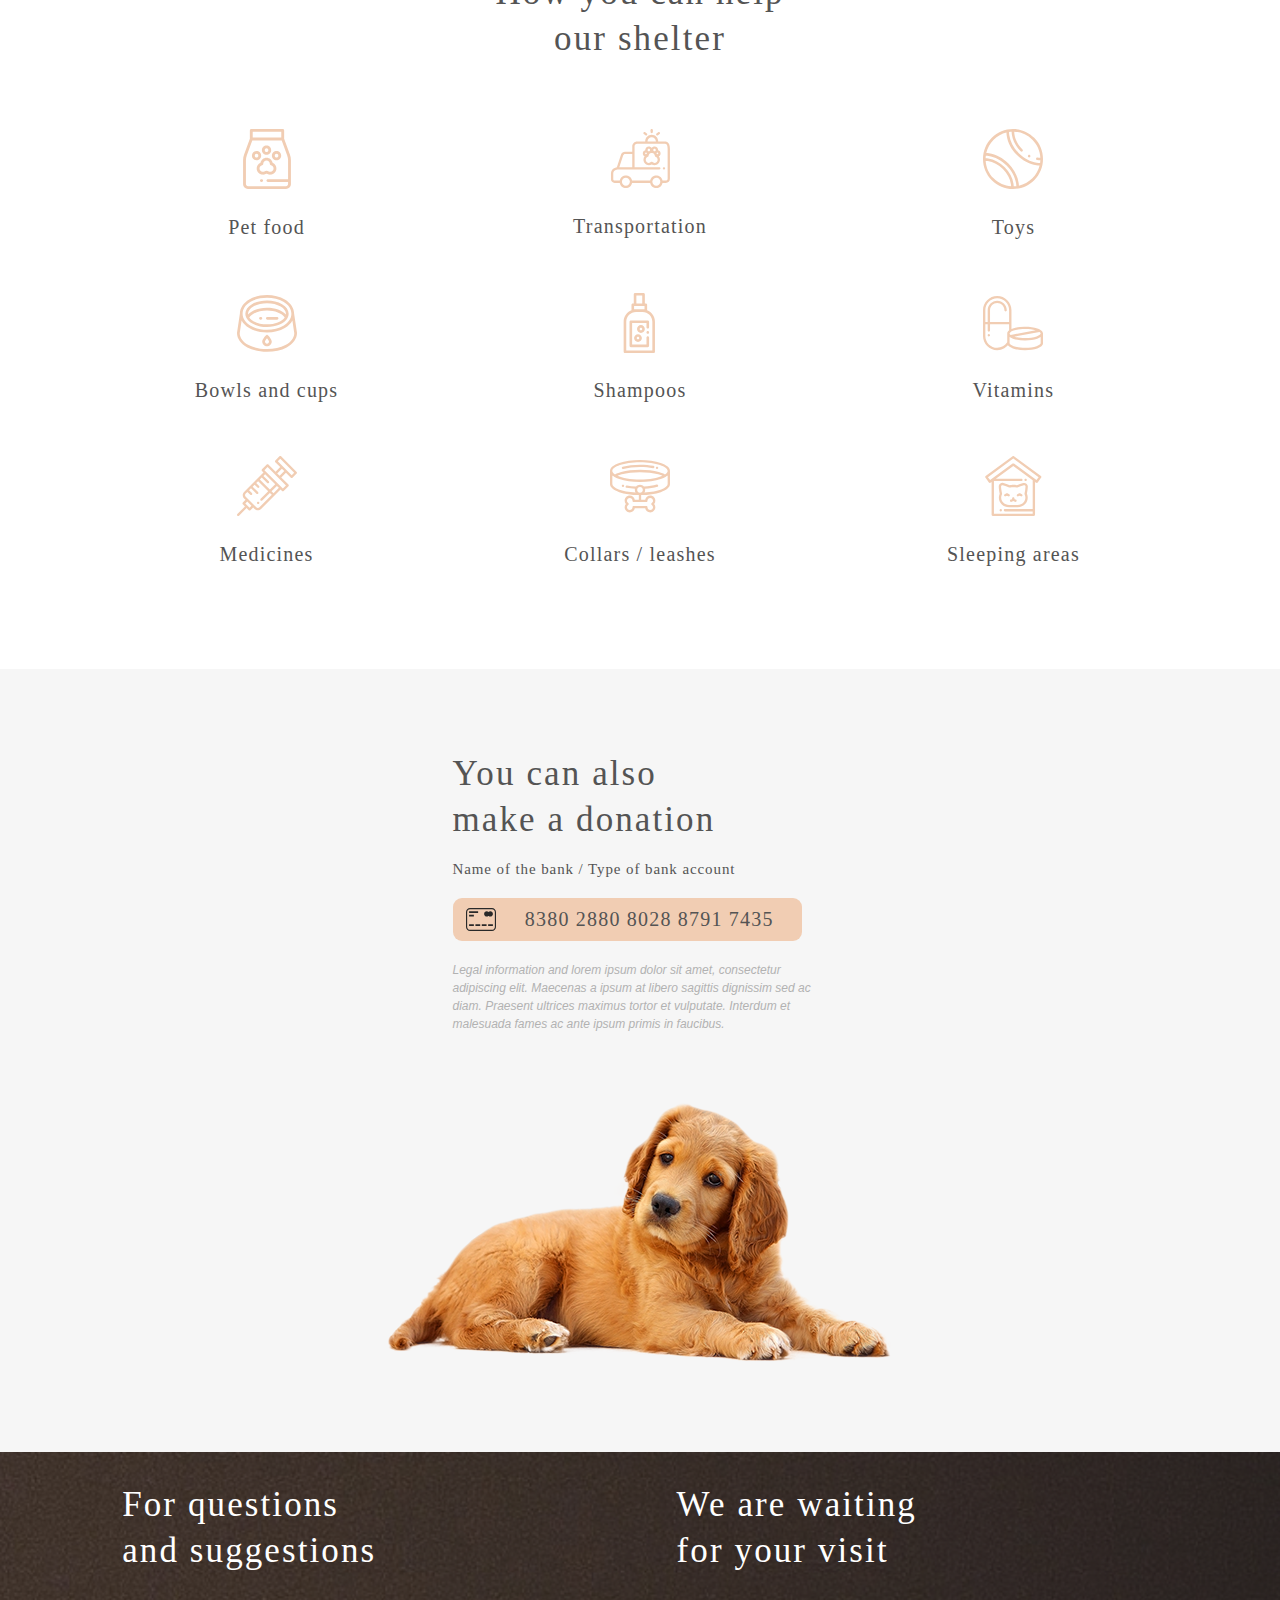
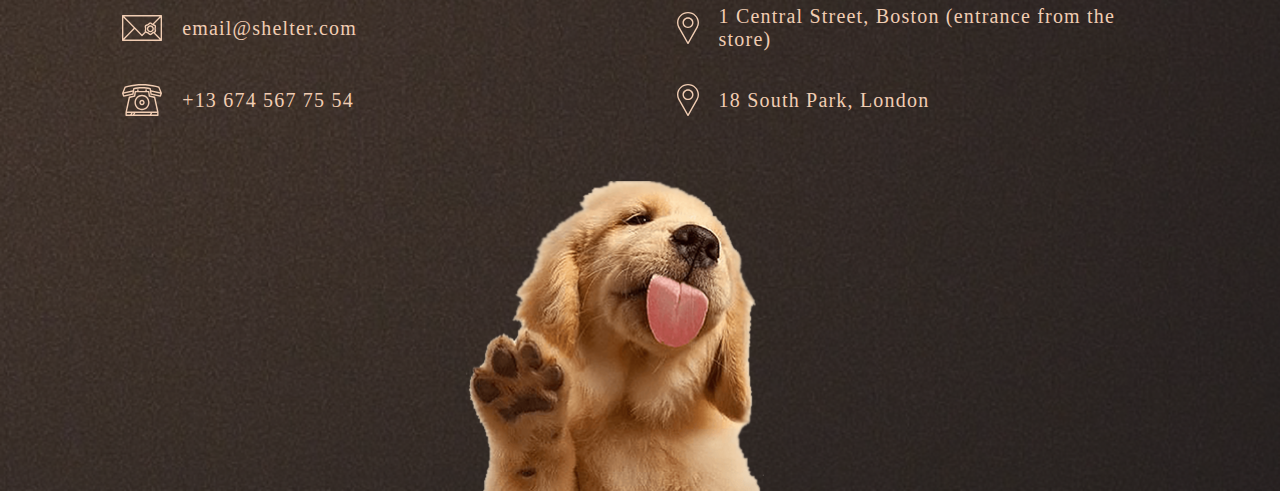
==== commit 08e8c4da: "feat: add modal to slider" ====
--- a/shelter/pages/main/index.html
+++ b/shelter/pages/main/index.html
@@ -70,6 +70,33 @@
                         </svg>
                         </div>
 
+                        
+                        <div class="wrapper">
+                            <div class="modal_wrapper">
+                                <div class="modalWindow_close">
+                                    <svg width="12" height="12" viewBox="0 0 12 12" fill="none" xmlns="http://www.w3.org/2000/svg">
+                                    <path fill-rule="evenodd" clip-rule="evenodd" d="M7.42618 6.00003L11.7046 1.72158C12.0985 1.32775 12.0985 0.689213 11.7046 0.295433C11.3108 -0.0984027 10.6723 -0.0984027 10.2785 0.295433L5.99998 4.57394L1.72148 0.295377C1.32765 -0.098459 0.68917 -0.098459 0.295334 0.295377C-0.0984448 0.689213 -0.0984448 1.32775 0.295334 1.72153L4.57383 5.99997L0.295334 10.2785C-0.0984448 10.6723 -0.0984448 11.3108 0.295334 11.7046C0.68917 12.0985 1.32765 12.0985 1.72148 11.7046L5.99998 7.42612L10.2785 11.7046C10.6723 12.0985 11.3108 12.0985 11.7046 11.7046C12.0985 11.3108 12.0985 10.6723 11.7046 10.2785L7.42618 6.00003Z" fill="#292929"/>
+                                    </svg>
+                                </div>
+                                <div class="modalWindow">
+                                    <img id="modalWindow_img" class="modalWindow_img" src="../../assets/images/pets-scarlet.png" alt="">
+                                    <div class="modalWindow_text">
+                                        <h3 id="petName">Scarlet</h3>
+                                        <h4 id="petType">Dog - Labrador</h4>
+                                        <h5 id="petDescription">Jennifer is a sweet 2 months old Labrador that is patiently waiting to find a new forever home. This girl really enjoys being able to go outside to run and play, but won't hesitate to play up a storm in the house if she has all of her favorite toys.</h5>
+                                        <div class="modalWindow_text_text">
+                                            <ul>
+                                                <li id="petAge"><b>Age:</b> 2 months</li>
+                                                <li id="Inoculations"><b>Inoculations:</b> none</li>
+                                                <li id="Diseases"><b>Diseases:</b> none</li>
+                                                <li id="Parasites"><b>Parasites:</b> none</li>
+                                            </ul>
+                                        </div>
+                                    </div>
+                                </div>
+                            </div>
+                        </div>
+                        <div class="modalWindowFade"></div>
 
                         <div class="slider_window">
 
@@ -203,7 +230,8 @@
     </div>
 
     
-    
 </body>
+<script src="./modal.js"></script>
 <script src="./script.js"></script>
+
 </html>--- a/shelter/pages/main/style.css
+++ b/shelter/pages/main/style.css
@@ -418,21 +418,83 @@
     width: 99%;
     height: 697px;
   }
+  /*----Slider -------------*/
+  .slider_window {
+    display: -webkit-box;
+    display: -ms-flexbox;
+    display: flex;
+    width: 90%;
+    height: 100%;
+    overflow: hidden;
+  }
   .pets_container_slider {
     height: 435px;
     width: 708px;
   }
-  .card1 {
-    margin-left: 10px;
-  }
-  .card2 {
-    margin-left: 40px;
-  }
-  .card3 {
-    display: none;
-  }
-}
-
+  .pets_container_slider_item1 {
+    display: -webkit-box;
+    display: -ms-flexbox;
+    display: flex;
+    -webkit-box-orient: horizontal;
+    -webkit-box-direction: normal;
+        -ms-flex-direction: row;
+            flex-direction: row;
+    -webkit-box-pack: justify;
+        -ms-flex-pack: justify;
+            justify-content: space-between;
+    width: 100%;
+    height: 435px;
+  }
+  .card1, .card2, .card3, .card4, .card5, .card6, .card7, .card8, .card9 {
+    position: relative;
+    left: -1000px;
+  }
+  .card1, .card7 {
+    margin-left: 30px;
+    margin-right: 90px;
+  }
+  .card9, .card3, .card6 {
+    opacity: 0;
+  }
+  .card4 {
+    margin-right: 40px;
+    margin-left: 5px;
+  }
+  @-webkit-keyframes next {
+    from {
+      left: -1000px;
+    }
+    to {
+      left: -60px;
+    }
+  }
+  @keyframes next {
+    from {
+      left: -1000px;
+    }
+    to {
+      left: -60px;
+    }
+  }
+  @-webkit-keyframes prev {
+    from {
+      left: -1000px;
+    }
+    to {
+      left: -1950px;
+    }
+  }
+  @keyframes prev {
+    from {
+      left: -1000px;
+    }
+    to {
+      left: -1950px;
+    }
+  }
+}
+
+/* -------------Media END------------------------------*/
 @media (max-width: 767px) {
   .about {
     display: -webkit-box;
@@ -560,7 +622,52 @@
     -ms-flex-wrap: wrap;
         flex-wrap: wrap;
   }
-  .pets_container_slider .card1 {
+  .pets_container_slider .slider_button1 {
+    position: relative;
+    top: -35px;
+    margin-left: 42px;
+    margin-bottom: 0px;
+    -webkit-box-ordinal-group: 3;
+        -ms-flex-order: 2;
+            order: 2;
+  }
+  .pets_container_slider .slider_button2 {
+    top: -35px;
+    position: relative;
+    margin-right: 42px;
+    margin-bottom: 0px;
+    -webkit-box-ordinal-group: 4;
+        -ms-flex-order: 3;
+            order: 3;
+  }
+  /*  ----------Slider-------------------------------*/
+  .slider_window {
+    display: -webkit-box;
+    display: -ms-flexbox;
+    display: flex;
+    width: 90%;
+    height: 100%;
+    overflow: hidden;
+  }
+  .pets_container_slider_item1 {
+    display: -webkit-box;
+    display: -ms-flexbox;
+    display: flex;
+    -webkit-box-orient: horizontal;
+    -webkit-box-direction: normal;
+        -ms-flex-direction: row;
+            flex-direction: row;
+    -webkit-box-pack: justify;
+        -ms-flex-pack: justify;
+            justify-content: space-between;
+    width: 100%;
+    height: 435px;
+  }
+  .card1, .card2, .card3, .card4, .card5, .card6, .card7, .card8, .card9 {
+    position: relative;
+    left: -1000px;
+  }
+  .card1 {
     -webkit-box-ordinal-group: 2;
         -ms-flex-order: 1;
             order: 1;
@@ -569,30 +676,49 @@
         align-self: center;
     -ms-grid-column-align: center;
         justify-self: center;
-    margin-right: 0px;
+    margin-left: 30px;
+    margin-right: 90px;
     width: 270px;
     height: 435px;
-    margin: -20px 0;
-  }
-  .pets_container_slider .slider_button1 {
-    margin-left: 42px;
-    margin-bottom: -42px;
-    -webkit-box-ordinal-group: 3;
-        -ms-flex-order: 2;
-            order: 2;
-  }
-  .pets_container_slider .slider_button2 {
-    margin-right: 42px;
-    margin-bottom: -42px;
-    -webkit-box-ordinal-group: 4;
-        -ms-flex-order: 3;
-            order: 3;
-  }
-  .pets_container_slider .card2 {
-    display: none;
-  }
-  .pets_container_slider .card3 {
-    display: none;
+  }
+  .card1, .card3, .card6, .card9, .card7 {
+    opacity: 0;
+  }
+  .card2, .card5, .card7 {
+    margin-right: 50px;
+    margin-left: 5px;
+  }
+  @-webkit-keyframes next {
+    from {
+      left: -1000px;
+    }
+    to {
+      left: -0px;
+    }
+  }
+  @keyframes next {
+    from {
+      left: -1000px;
+    }
+    to {
+      left: -0px;
+    }
+  }
+  @-webkit-keyframes prev {
+    from {
+      left: -1000px;
+    }
+    to {
+      left: -2000px;
+    }
+  }
+  @keyframes prev {
+    from {
+      left: -1000px;
+    }
+    to {
+      left: -2000px;
+    }
   }
 }
 
@@ -1586,6 +1712,191 @@
     -ms-flex-item-align: start;
         align-self: flex-start;
   }
+}
+
+.modalWindowFade {
+  padding: 0 0;
+  top: 0;
+  left: 0;
+  position: fixed;
+  margin: 0 auto;
+  background: rgba(41, 41, 41, 0.6);
+  width: 100vw;
+  height: 100vh;
+  display: none;
+  -webkit-box-align: center;
+      -ms-flex-align: center;
+          align-items: center;
+  z-index: 4;
+}
+
+.modalWindowFade:hover .modalWindow_close {
+  background-color: #FDDCC4;
+}
+
+.wrapper {
+  padding: 0 0;
+  top: 1500px;
+  left: 0;
+  position: absolute;
+  margin: 0 auto;
+  width: 100vw;
+  height: 100vh;
+  display: none;
+  -webkit-box-align: center;
+      -ms-flex-align: center;
+          align-items: center;
+}
+
+.wrapper .modal_wrapper {
+  margin: 0 auto;
+  display: -webkit-box;
+  display: -ms-flexbox;
+  display: flex;
+  position: relative;
+  width: 952px;
+  height: 552px;
+  z-index: 5;
+}
+
+.wrapper .modalWindow {
+  position: relative;
+  -webkit-box-sizing: border-box;
+          box-sizing: border-box;
+  -ms-flex-item-align: end;
+      align-self: flex-end;
+  justify-self: flex-start;
+  display: -webkit-box;
+  display: -ms-flexbox;
+  display: flex;
+  width: 900px;
+  height: 500px;
+  /* color-light-s */
+  background: #FAFAFA;
+  -webkit-box-shadow: 0px 2px 35px 14px rgba(13, 13, 13, 0.04);
+          box-shadow: 0px 2px 35px 14px rgba(13, 13, 13, 0.04);
+  border-radius: 10px;
+}
+
+.wrapper .modalWindow_img {
+  -ms-flex-item-align: center;
+      -ms-grid-row-align: center;
+      align-self: center;
+  width: 500px;
+  height: 500px;
+}
+
+.wrapper .modalWindow_text {
+  -webkit-box-sizing: border-box;
+          box-sizing: border-box;
+  margin-top: 50px;
+  margin-left: 28px;
+  width: 351px;
+  height: 362px;
+}
+
+.wrapper h3 {
+  /* h3 */
+  margin: 0 0;
+  padding: 0 0;
+  font-family: 'Georgia';
+  font-style: normal;
+  font-weight: 400;
+  font-size: 35px;
+  line-height: 130%;
+  /* or 45px */
+  letter-spacing: 0.06em;
+  color: #000000;
+}
+
+.wrapper h4 {
+  /* h4 */
+  margin: 10px 0;
+  padding: 0 0;
+  font-family: 'Georgia';
+  font-style: normal;
+  font-weight: 400;
+  font-size: 20px;
+  line-height: 115%;
+  /* identical to box height, or 23px */
+  letter-spacing: 0.06em;
+  color: #000000;
+}
+
+.wrapper h5 {
+  width: 350px;
+  height: 102px;
+  text-align: left;
+  /* h5 */
+  font-family: 'Georgia';
+  font-style: normal;
+  font-weight: 400;
+  font-size: 15px;
+  line-height: 110%;
+  letter-spacing: 0.06em;
+  color: #000000;
+}
+
+.wrapper .modalWindow_text_text {
+  position: absolute;
+  width: 200px;
+  height: 102px;
+}
+
+.wrapper ul {
+  position: relative;
+  margin: 0 15px;
+  padding: 0 0;
+}
+
+.wrapper li {
+  /* h5 */
+  list-style: none;
+  font-family: 'Georgia';
+  font-style: normal;
+  font-weight: 400;
+  font-size: 15px;
+  line-height: 110%;
+  /* identical to box height, or 17px */
+  letter-spacing: 0.06em;
+  color: #000000;
+}
+
+.wrapper li::before {
+  content: "";
+  position: absolute;
+  margin-top: 5px;
+  left: -10px;
+  top: auto;
+  width: 4px;
+  height: 4px;
+  /* color-primary */
+  background: #F1CDB3;
+  border-radius: 100%;
+}
+
+.wrapper .modalWindow_close {
+  display: -webkit-box;
+  display: -ms-flexbox;
+  display: flex;
+  -webkit-box-align: center;
+      -ms-flex-align: center;
+          align-items: center;
+  -webkit-box-pack: center;
+      -ms-flex-pack: center;
+          justify-content: center;
+  position: absolute;
+  right: 10px;
+  -ms-flex-item-align: start;
+      align-self: flex-start;
+  width: 50px;
+  height: 50px;
+  border-radius: 100%;
+  border: 2px solid  #F1CDB3;
+}
+
+.wrapper .modalWindow_close:hover {
+  background-color: #FDDCC4;
 }
 
 h4 {
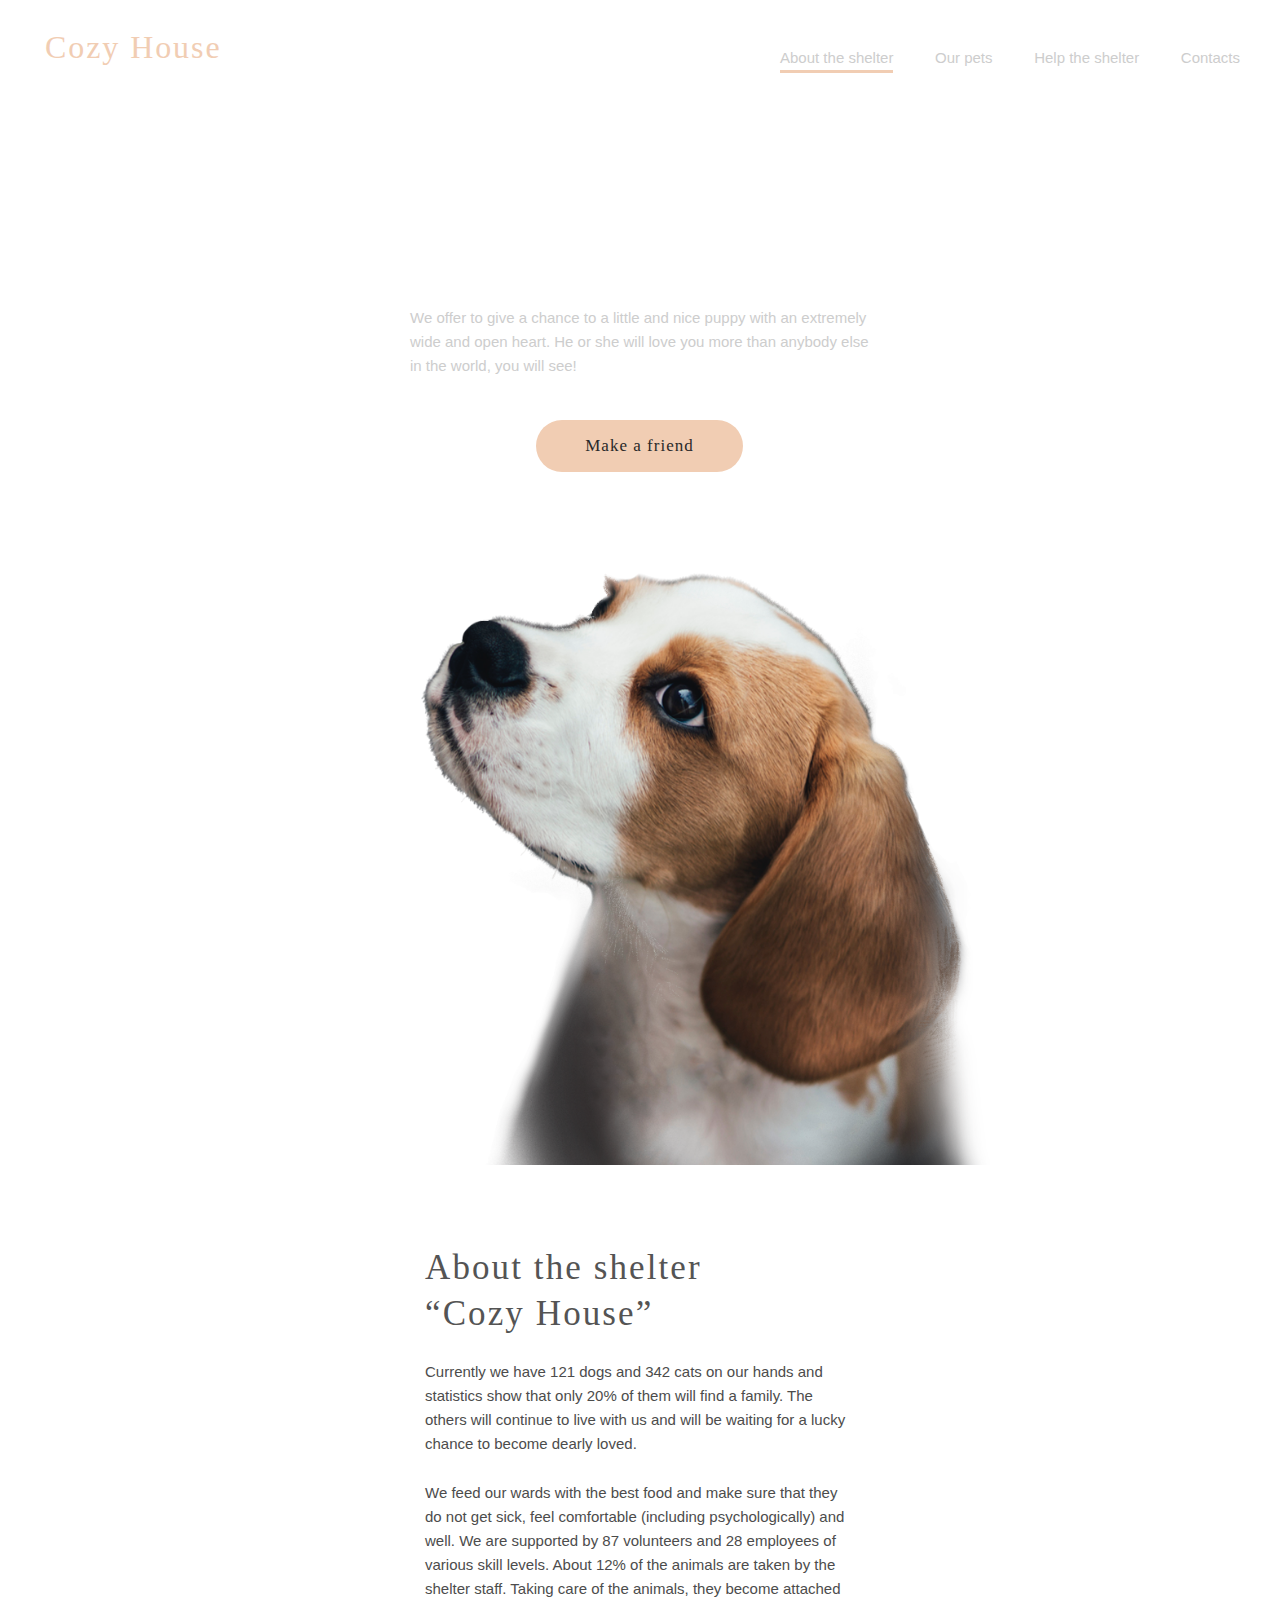
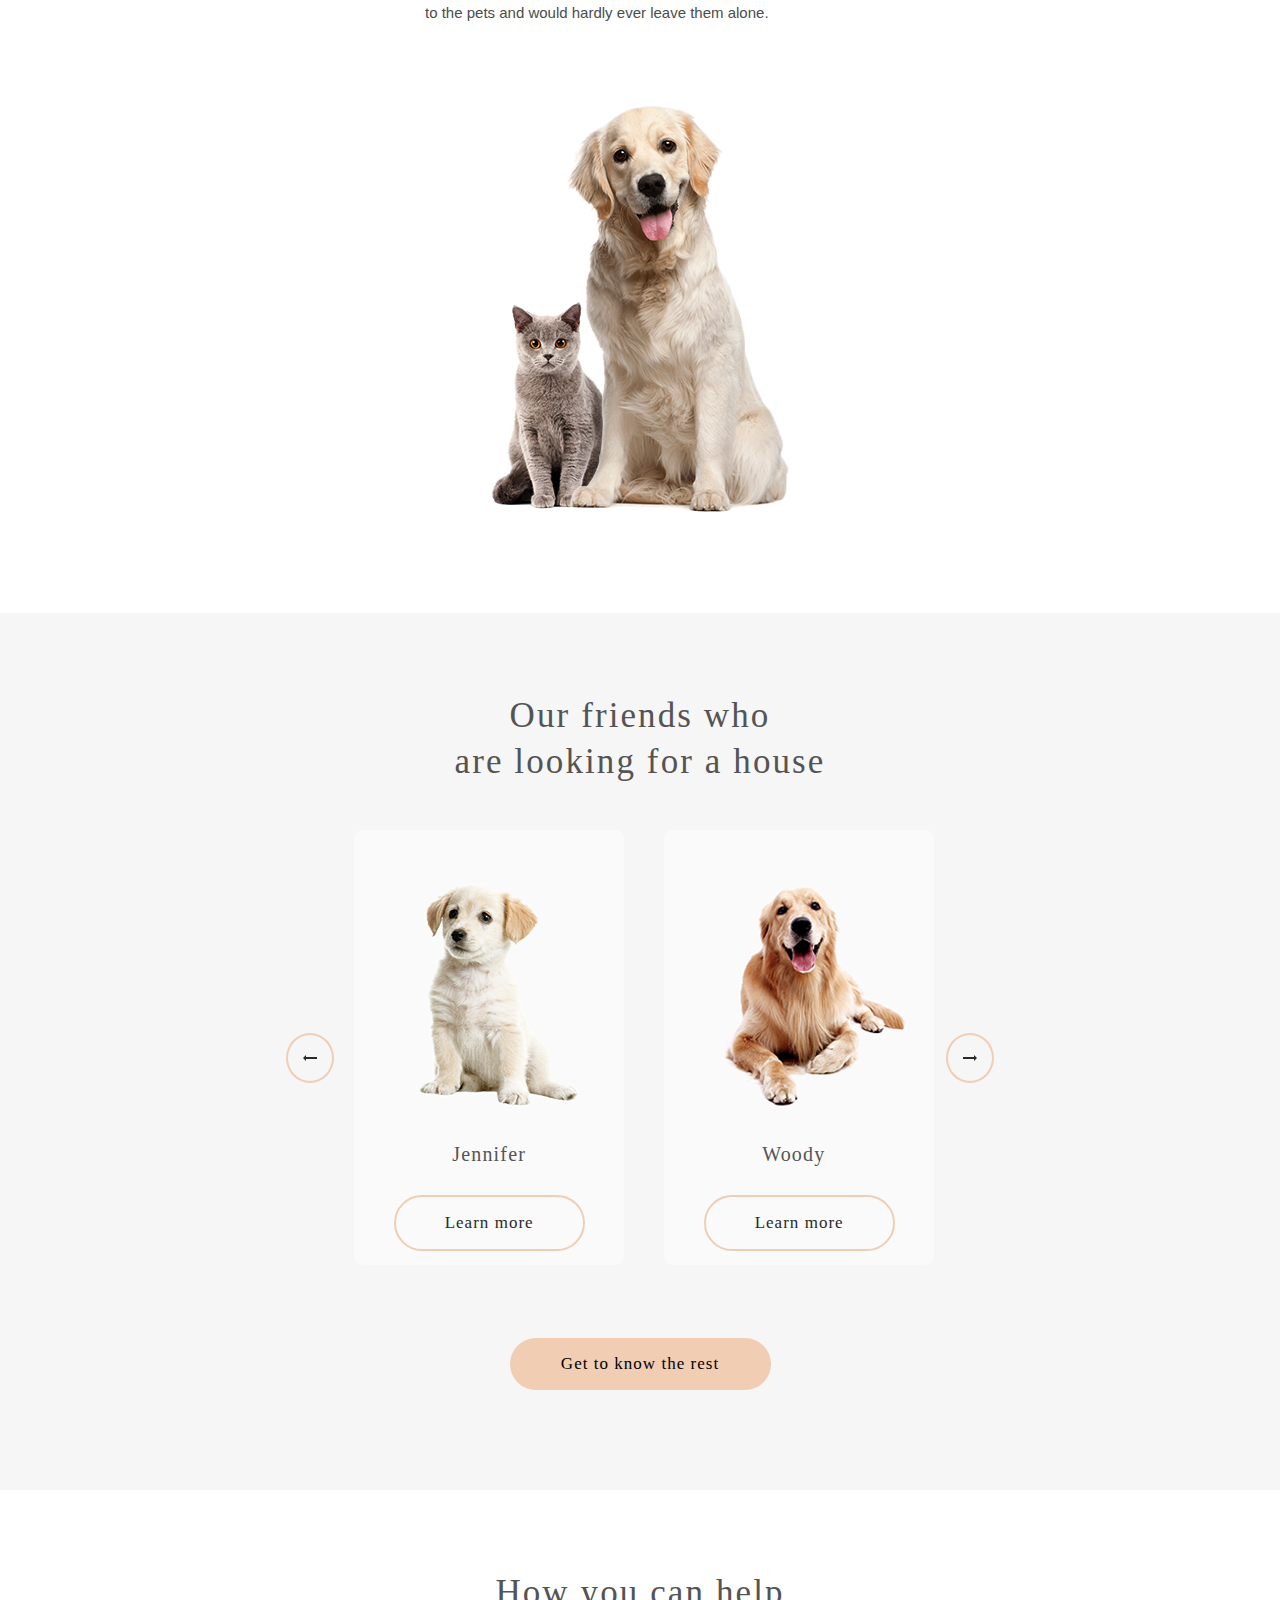
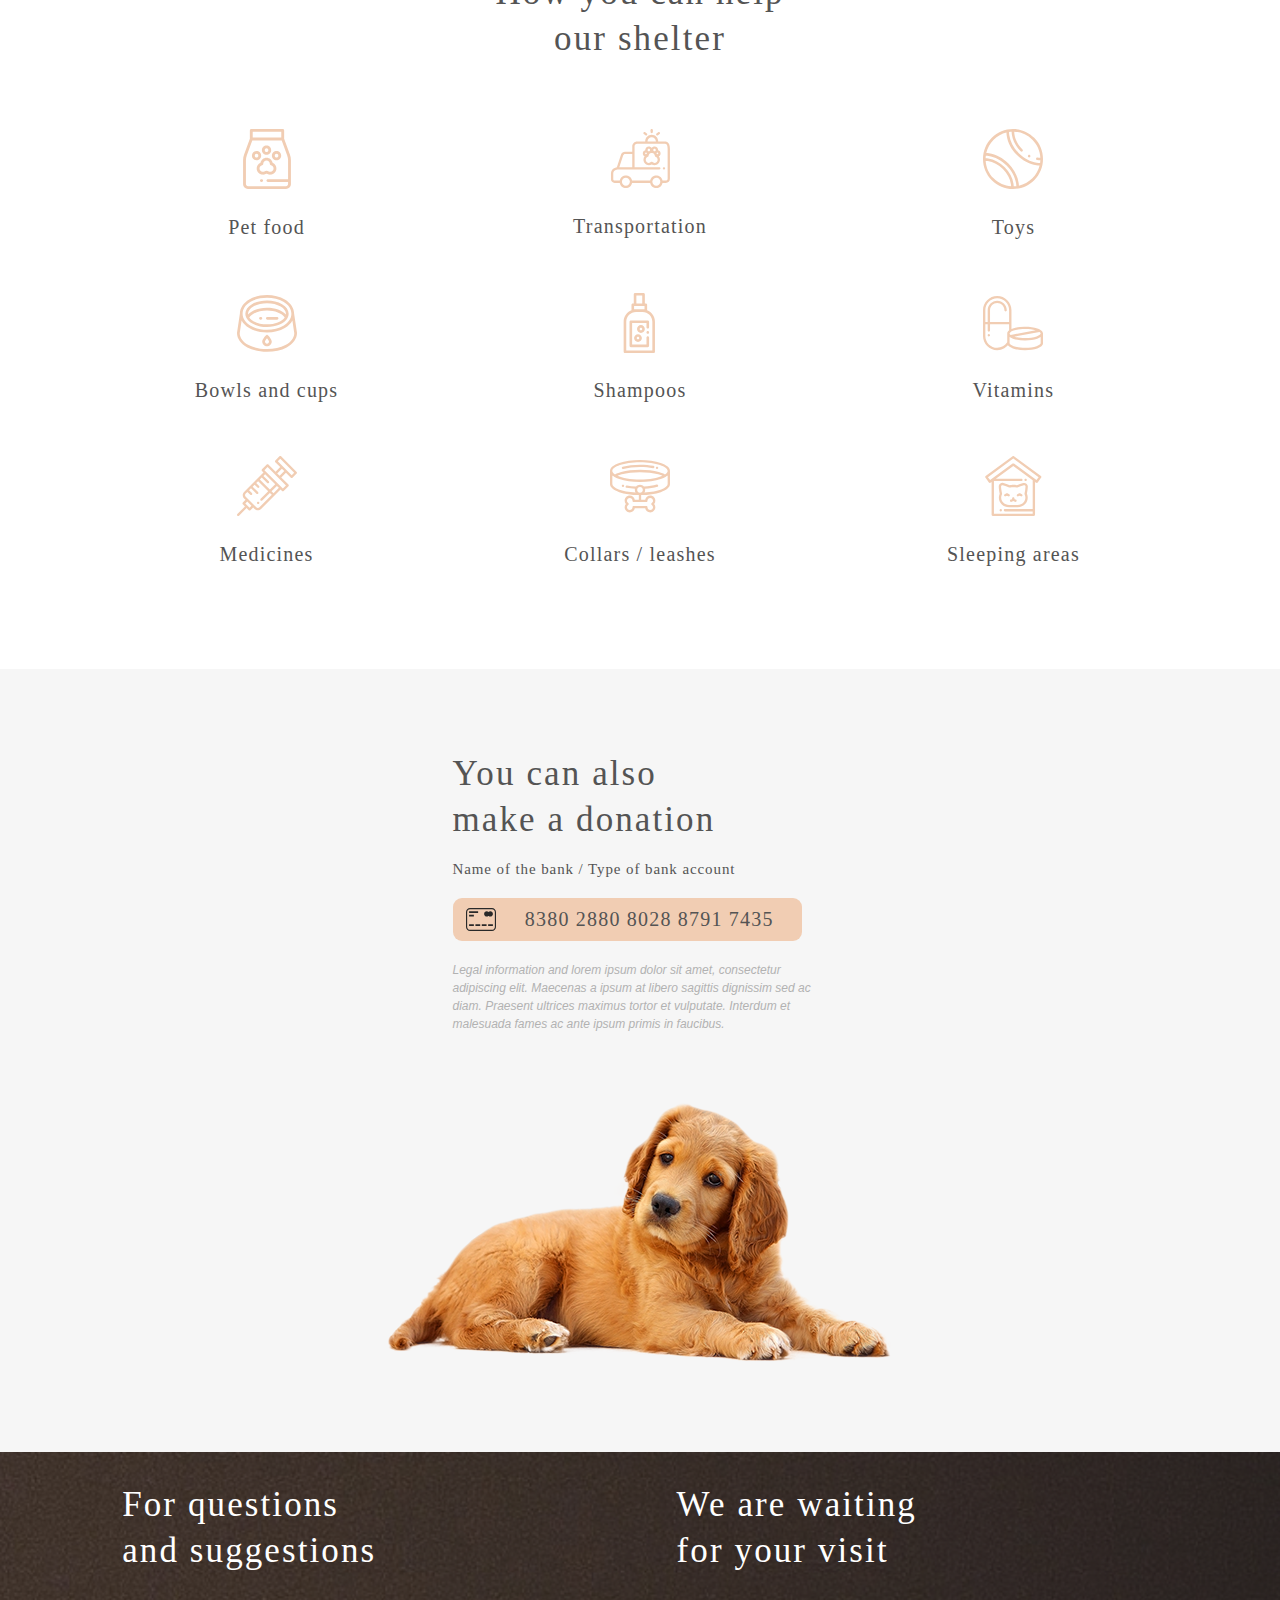
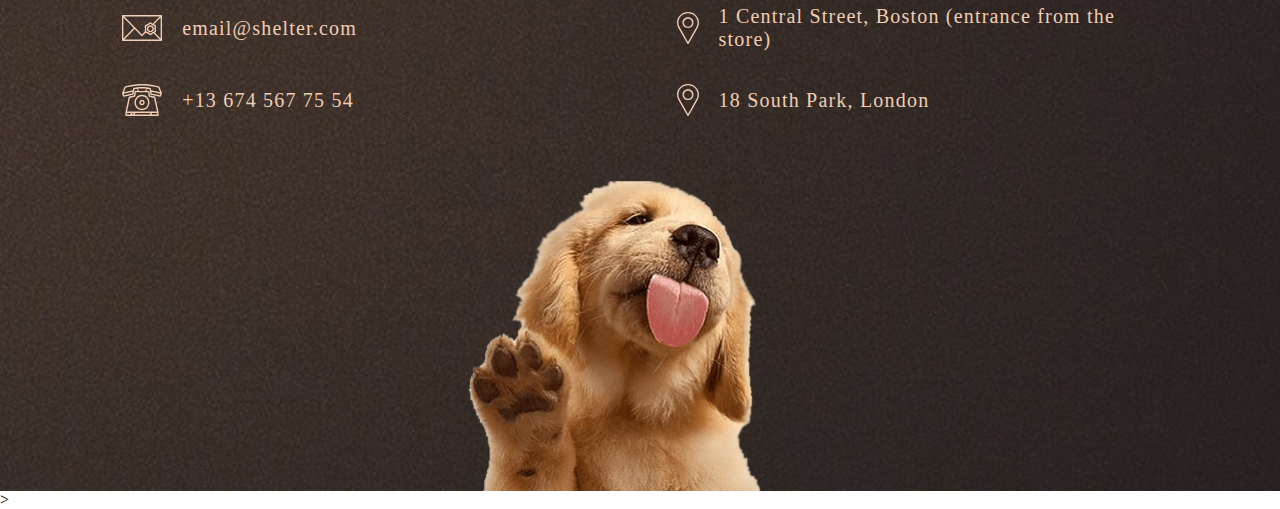
==== commit e2223282: "add: modal 768, 320" ====
--- a/shelter/pages/main/index.html
+++ b/shelter/pages/main/index.html
@@ -70,34 +70,6 @@
                         </svg>
                         </div>
 
-                        
-                        <div class="wrapper">
-                            <div class="modal_wrapper">
-                                <div class="modalWindow_close">
-                                    <svg width="12" height="12" viewBox="0 0 12 12" fill="none" xmlns="http://www.w3.org/2000/svg">
-                                    <path fill-rule="evenodd" clip-rule="evenodd" d="M7.42618 6.00003L11.7046 1.72158C12.0985 1.32775 12.0985 0.689213 11.7046 0.295433C11.3108 -0.0984027 10.6723 -0.0984027 10.2785 0.295433L5.99998 4.57394L1.72148 0.295377C1.32765 -0.098459 0.68917 -0.098459 0.295334 0.295377C-0.0984448 0.689213 -0.0984448 1.32775 0.295334 1.72153L4.57383 5.99997L0.295334 10.2785C-0.0984448 10.6723 -0.0984448 11.3108 0.295334 11.7046C0.68917 12.0985 1.32765 12.0985 1.72148 11.7046L5.99998 7.42612L10.2785 11.7046C10.6723 12.0985 11.3108 12.0985 11.7046 11.7046C12.0985 11.3108 12.0985 10.6723 11.7046 10.2785L7.42618 6.00003Z" fill="#292929"/>
-                                    </svg>
-                                </div>
-                                <div class="modalWindow">
-                                    <img id="modalWindow_img" class="modalWindow_img" src="../../assets/images/pets-scarlet.png" alt="">
-                                    <div class="modalWindow_text">
-                                        <h3 id="petName">Scarlet</h3>
-                                        <h4 id="petType">Dog - Labrador</h4>
-                                        <h5 id="petDescription">Jennifer is a sweet 2 months old Labrador that is patiently waiting to find a new forever home. This girl really enjoys being able to go outside to run and play, but won't hesitate to play up a storm in the house if she has all of her favorite toys.</h5>
-                                        <div class="modalWindow_text_text">
-                                            <ul>
-                                                <li id="petAge"><b>Age:</b> 2 months</li>
-                                                <li id="Inoculations"><b>Inoculations:</b> none</li>
-                                                <li id="Diseases"><b>Diseases:</b> none</li>
-                                                <li id="Parasites"><b>Parasites:</b> none</li>
-                                            </ul>
-                                        </div>
-                                    </div>
-                                </div>
-                            </div>
-                        </div>
-                        <div class="modalWindowFade"></div>
-
                         <div class="slider_window">
 
                             <div class="pets_container_slider_item1 ">
@@ -228,7 +200,33 @@
         </footer>
 
     </div>
-
+    <!-------------------Modal---------------------------->>
+    <div class="wrapper">
+        <div class="modal_wrapper">
+            <div class="modalWindow_close">
+                <svg width="12" height="12" viewBox="0 0 12 12" fill="none" xmlns="http://www.w3.org/2000/svg">
+                <path fill-rule="evenodd" clip-rule="evenodd" d="M7.42618 6.00003L11.7046 1.72158C12.0985 1.32775 12.0985 0.689213 11.7046 0.295433C11.3108 -0.0984027 10.6723 -0.0984027 10.2785 0.295433L5.99998 4.57394L1.72148 0.295377C1.32765 -0.098459 0.68917 -0.098459 0.295334 0.295377C-0.0984448 0.689213 -0.0984448 1.32775 0.295334 1.72153L4.57383 5.99997L0.295334 10.2785C-0.0984448 10.6723 -0.0984448 11.3108 0.295334 11.7046C0.68917 12.0985 1.32765 12.0985 1.72148 11.7046L5.99998 7.42612L10.2785 11.7046C10.6723 12.0985 11.3108 12.0985 11.7046 11.7046C12.0985 11.3108 12.0985 10.6723 11.7046 10.2785L7.42618 6.00003Z" fill="#292929"/>
+                </svg>
+            </div>
+            <div class="modalWindow">
+                <img id="modalWindow_img" class="modalWindow_img" src="../../assets/images/pets-scarlet.png" alt="" >
+                <div class="modalWindow_text">
+                    <h3 id="petName">Scarlet</h3>
+                    <h4 id="petType">Dog - Labrador</h4>
+                    <h5 id="petDescription">Jennifer is a sweet 2 months old Labrador that is patiently waiting to find a new forever home. This girl really enjoys being able to go outside to run and play, but won't hesitate to play up a storm in the house if she has all of her favorite toys.</h5>
+                    <div class="modalWindow_text_text">
+                        <ul>
+                            <li id="petAge"><b>Age:</b> 2 months</li>
+                            <li id="Inoculations"><b>Inoculations:</b> none</li>
+                            <li id="Diseases"><b>Diseases:</b> none</li>
+                            <li id="Parasites"><b>Parasites:</b> none</li>
+                        </ul>
+                    </div>
+                </div>
+            </div>
+        </div>
+    </div>
+    <div class="modalWindowFade"></div>
     
 </body>
 <script src="./modal.js"></script>
--- a/shelter/pages/main/style.css
+++ b/shelter/pages/main/style.css
@@ -1736,7 +1736,7 @@
 
 .wrapper {
   padding: 0 0;
-  top: 1500px;
+  top: 0px;
   left: 0;
   position: absolute;
   margin: 0 auto;
@@ -1753,7 +1753,9 @@
   display: -webkit-box;
   display: -ms-flexbox;
   display: flex;
-  position: relative;
+  position: fixed;
+  top: calc( 50% - 275px);
+  left: calc(50% - 475px);
   width: 952px;
   height: 552px;
   z-index: 5;
@@ -1811,7 +1813,7 @@
 
 .wrapper h4 {
   /* h4 */
-  margin: 10px 0;
+  text-align: left;
   padding: 0 0;
   font-family: 'Georgia';
   font-style: normal;
@@ -1897,6 +1899,238 @@
 
 .wrapper .modalWindow_close:hover {
   background-color: #FDDCC4;
+}
+
+.hideHtml {
+  overflow: hidden;
+  width: 100vw;
+  height: 100vh;
+}
+
+@media (max-width: 1280px) {
+  .wrapper .modal_wrapper {
+    margin: 0 auto;
+    display: -webkit-box;
+    display: -ms-flexbox;
+    display: flex;
+    position: fixed;
+    top: calc( 50% - 201px);
+    left: calc(50% - 334px);
+    width: 668px;
+    height: 402px;
+    z-index: 5;
+  }
+  .wrapper .modalWindow {
+    position: relative;
+    -webkit-box-sizing: border-box;
+            box-sizing: border-box;
+    -ms-flex-item-align: end;
+        align-self: flex-end;
+    justify-self: flex-start;
+    display: -webkit-box;
+    display: -ms-flexbox;
+    display: flex;
+    width: 630px;
+    height: 350px;
+    /* color-light-s */
+    background: #FAFAFA;
+    -webkit-box-shadow: 0px 2px 35px 14px rgba(13, 13, 13, 0.04);
+            box-shadow: 0px 2px 35px 14px rgba(13, 13, 13, 0.04);
+    border-radius: 10px;
+  }
+  .wrapper .modalWindow_img {
+    -ms-flex-item-align: center;
+        -ms-grid-row-align: center;
+        align-self: center;
+    width: 350px;
+    height: 350px;
+    -o-object-fit: cover;
+       object-fit: cover;
+  }
+  .wrapper .modalWindow_text {
+    margin: 0 0;
+    -webkit-box-sizing: border-box;
+            box-sizing: border-box;
+    margin-left: 28px;
+    width: 260px;
+    height: 303px;
+  }
+  .wrapper h3 {
+    font-weight: 400;
+    font-size: 35px;
+    line-height: 130%;
+    /* or 45px */
+    letter-spacing: 0.06em;
+  }
+  .wrapper h4 {
+    font-weight: 400;
+    font-size: 20px;
+    line-height: 115%;
+  }
+  .wrapper h5 {
+    width: 250px;
+    font-weight: 400;
+    font-size: 13px;
+    line-height: 110%;
+  }
+  .wrapper .modalWindow_text_text {
+    position: absolute;
+    width: 200px;
+    height: 102px;
+  }
+  .wrapper ul {
+    position: relative;
+    margin: 0 10px;
+    padding: 0 0;
+  }
+  .wrapper li {
+    /* h5 */
+    list-style: none;
+    font-family: 'Georgia';
+    font-style: normal;
+    font-weight: 400;
+    font-size: 15px;
+    line-height: 110%;
+    /* identical to box height, or 17px */
+    letter-spacing: 0.06em;
+    color: #000000;
+  }
+  .wrapper li::before {
+    content: "";
+    position: absolute;
+    margin-top: 5px;
+    left: -10px;
+    top: auto;
+    width: 4px;
+    height: 4px;
+    /* color-primary */
+    background: #F1CDB3;
+    border-radius: 100%;
+  }
+  .wrapper .modalWindow_close {
+    display: -webkit-box;
+    display: -ms-flexbox;
+    display: flex;
+    -webkit-box-align: center;
+        -ms-flex-align: center;
+            align-items: center;
+    -webkit-box-pack: center;
+        -ms-flex-pack: center;
+            justify-content: center;
+    position: absolute;
+    right: 10px;
+    -ms-flex-item-align: start;
+        align-self: flex-start;
+    width: 50px;
+    height: 50px;
+    border-radius: 100%;
+    border: 2px solid  #F1CDB3;
+  }
+  .wrapper .modalWindow_close:hover {
+    background-color: #FDDCC4;
+  }
+}
+
+@media (max-width: 767px) {
+  .wrapper .modal_wrapper {
+    margin: 0 auto;
+    width: 270px;
+    height: 393px;
+    top: calc( 50% - 196px);
+    left: calc(50% - 135px);
+  }
+  .wrapper .modalWindow {
+    width: 240px;
+    height: 341px;
+  }
+  .wrapper .modalWindow_img {
+    display: none;
+  }
+  .wrapper .modalWindow_text {
+    margin: 0 0;
+    -webkit-box-sizing: border-box;
+            box-sizing: border-box;
+    width: 220px;
+    height: 321px;
+  }
+  .wrapper h3 {
+    font-weight: 400;
+    font-size: 35px;
+    line-height: 130%;
+    /* or 45px */
+    letter-spacing: 0.06em;
+    text-align: center;
+  }
+  .wrapper h4 {
+    margin: 0 0px;
+    position: relative;
+    font-weight: 400;
+    font-size: 20px;
+    line-height: 115%;
+    text-align: center;
+  }
+  .wrapper h5 {
+    margin-left: 10px;
+    text-align: justify;
+    width: 220px;
+    letter-spacing: 0.06em;
+  }
+  .wrapper .modalWindow_text_text {
+    position: absolute;
+    width: 200px;
+    height: 102px;
+  }
+  .wrapper ul {
+    position: relative;
+    margin: 0 15px;
+    padding: 0 0;
+  }
+  .wrapper li {
+    /* h5 */
+    list-style: none;
+    font-family: 'Georgia';
+    font-style: normal;
+    font-weight: 400;
+    font-size: 15px;
+    line-height: 110%;
+    /* identical to box height, or 17px */
+    letter-spacing: 0.06em;
+    color: #000000;
+  }
+  .wrapper li::before {
+    content: "";
+    position: absolute;
+    margin-top: 5px;
+    left: -10px;
+    top: auto;
+    width: 4px;
+    height: 4px;
+    /* color-primary */
+    background: #F1CDB3;
+    border-radius: 100%;
+  }
+  .wrapper .modalWindow_close {
+    display: -webkit-box;
+    display: -ms-flexbox;
+    display: flex;
+    -webkit-box-align: center;
+        -ms-flex-align: center;
+            align-items: center;
+    -webkit-box-pack: center;
+        -ms-flex-pack: center;
+            justify-content: center;
+    position: absolute;
+    right: 10px;
+    -ms-flex-item-align: start;
+        align-self: flex-start;
+    width: 50px;
+    height: 50px;
+    border-radius: 100%;
+    border: 2px solid  #F1CDB3;
+  }
+  .wrapper .modalWindow_close:hover {
+    background-color: #FDDCC4;
+  }
 }
 
 h4 {
